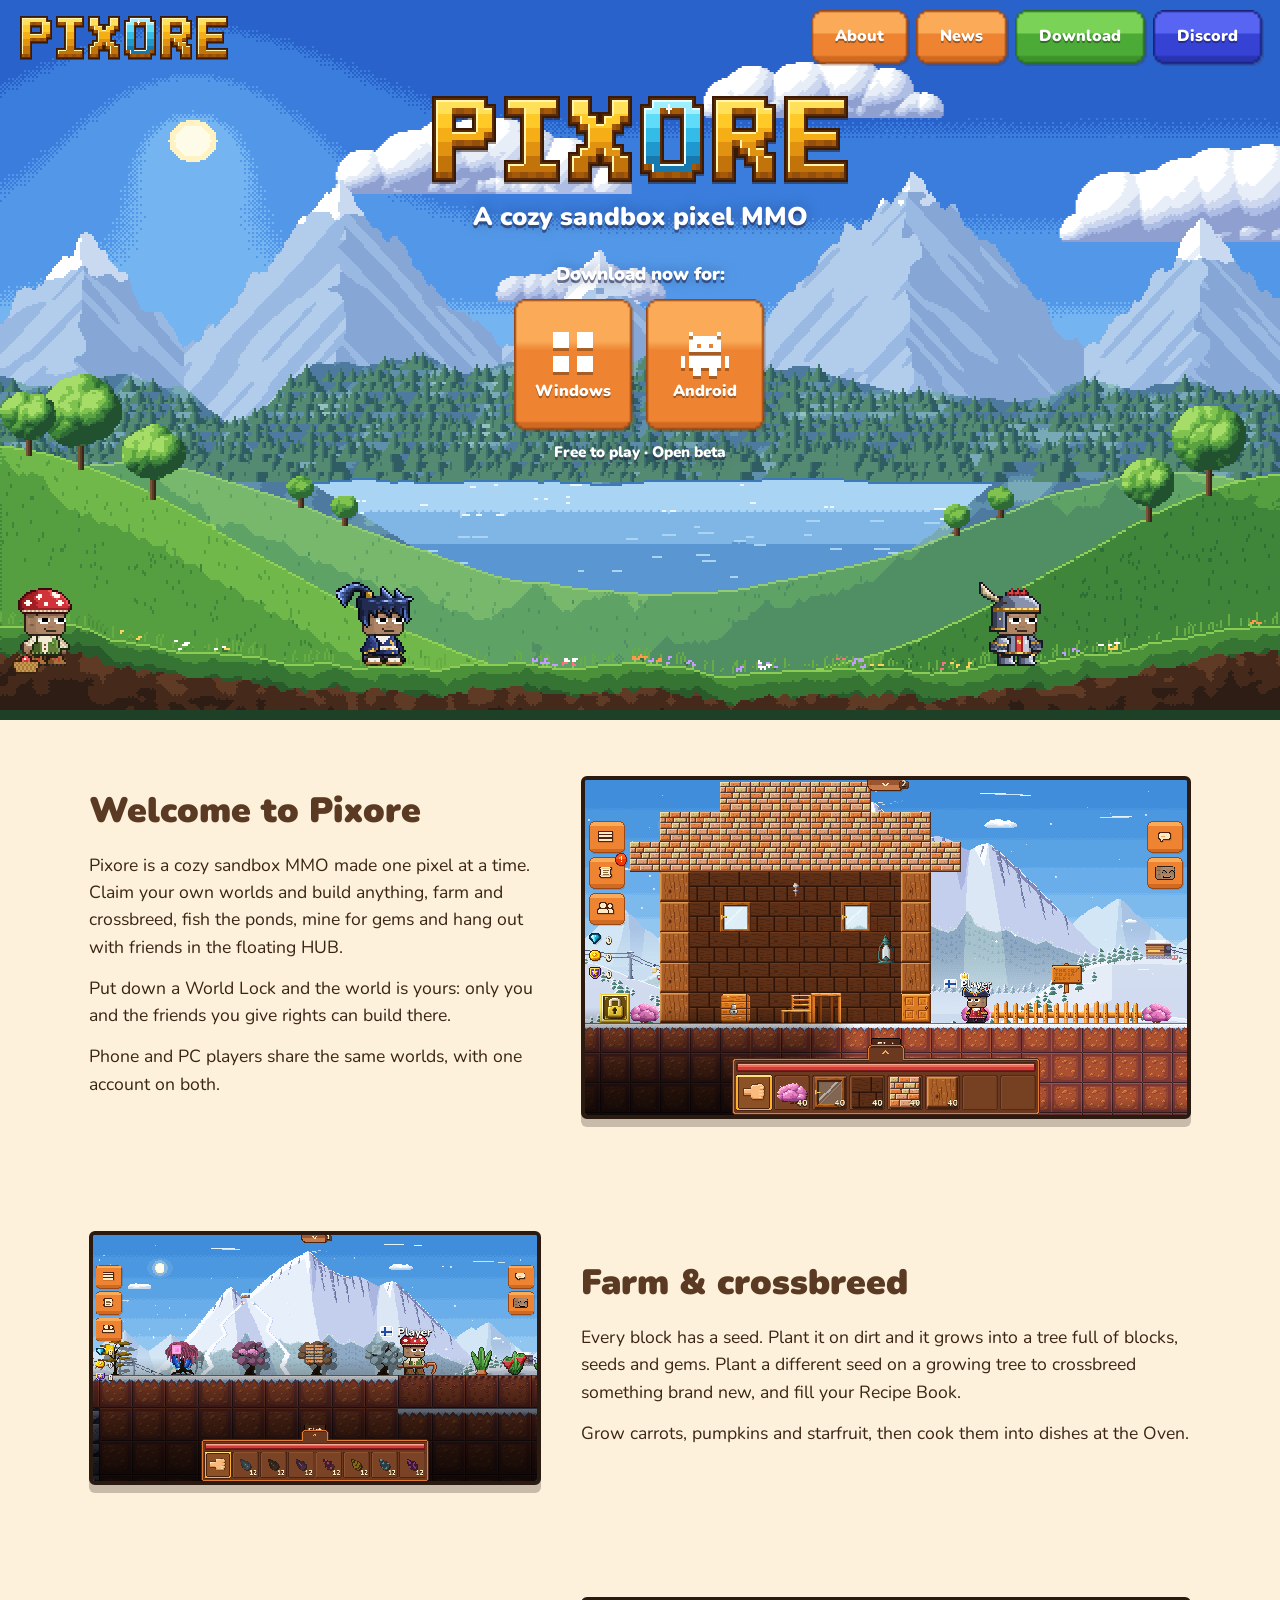
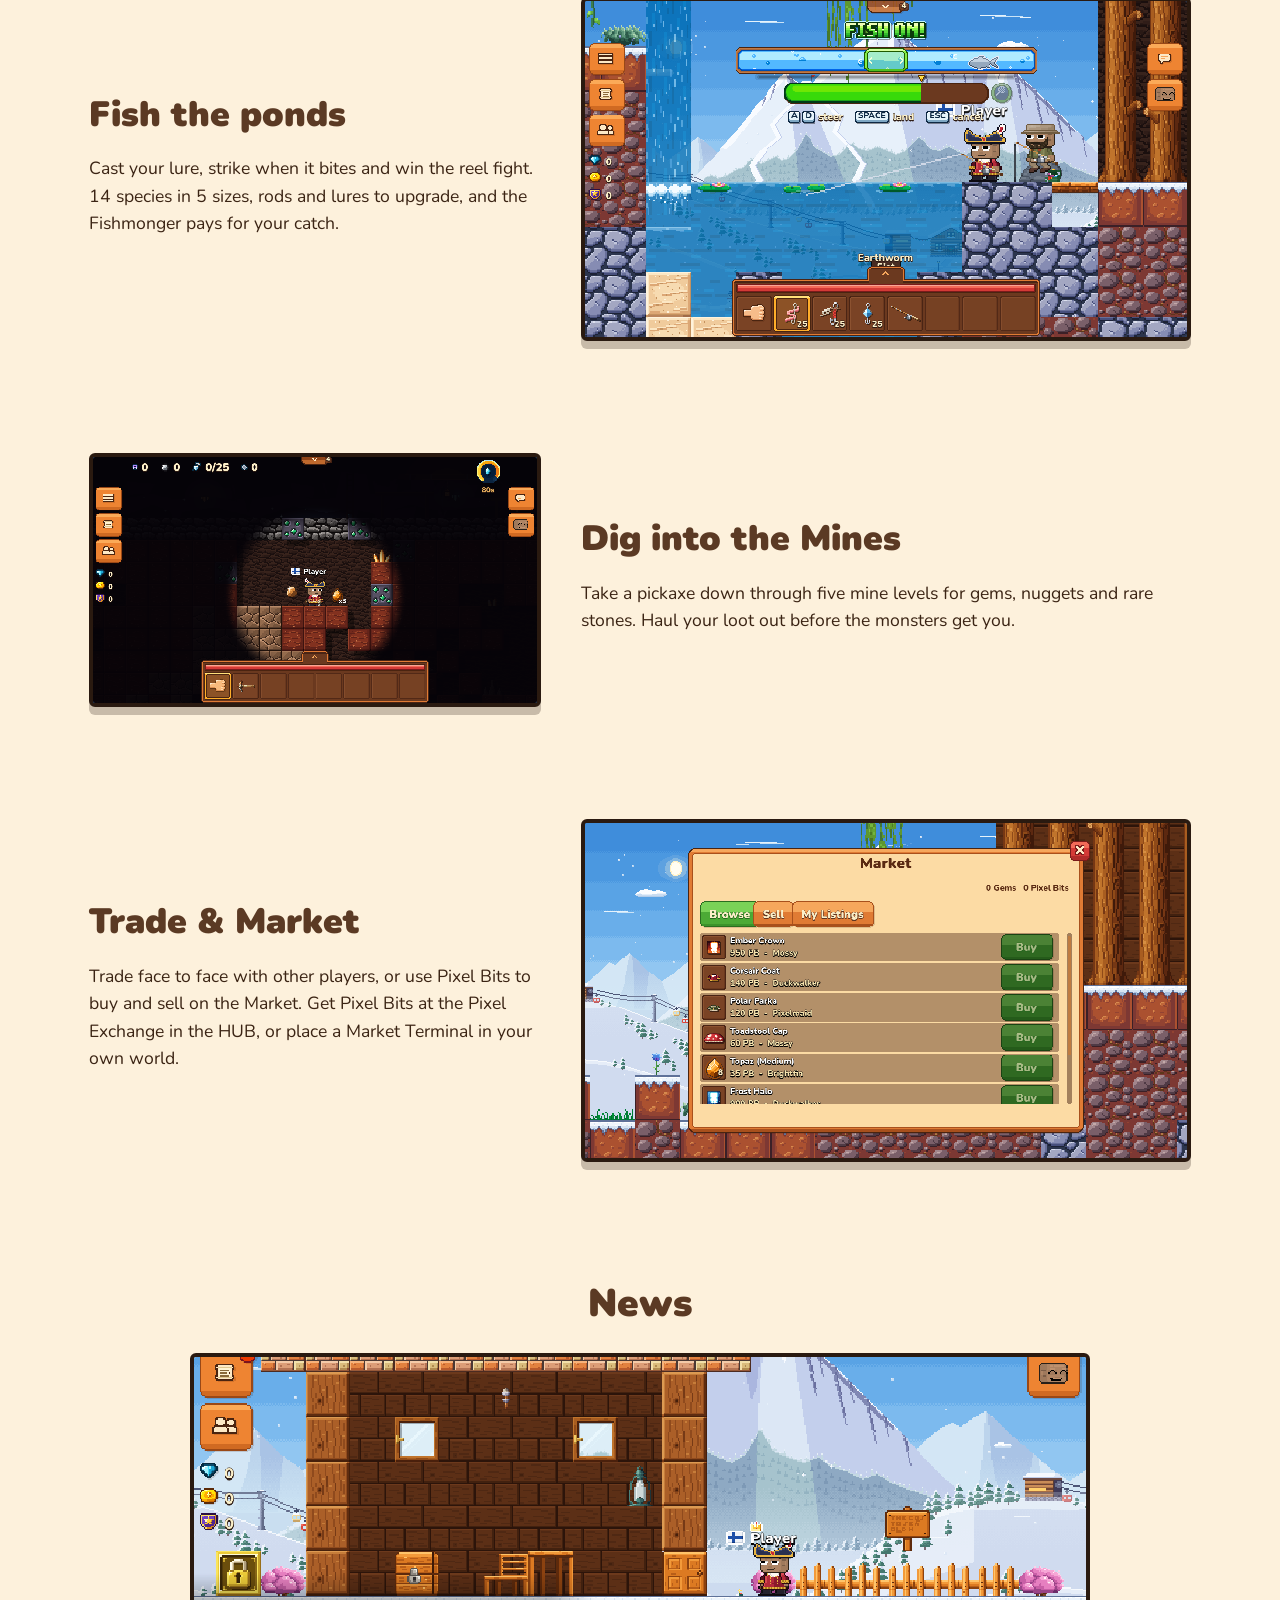
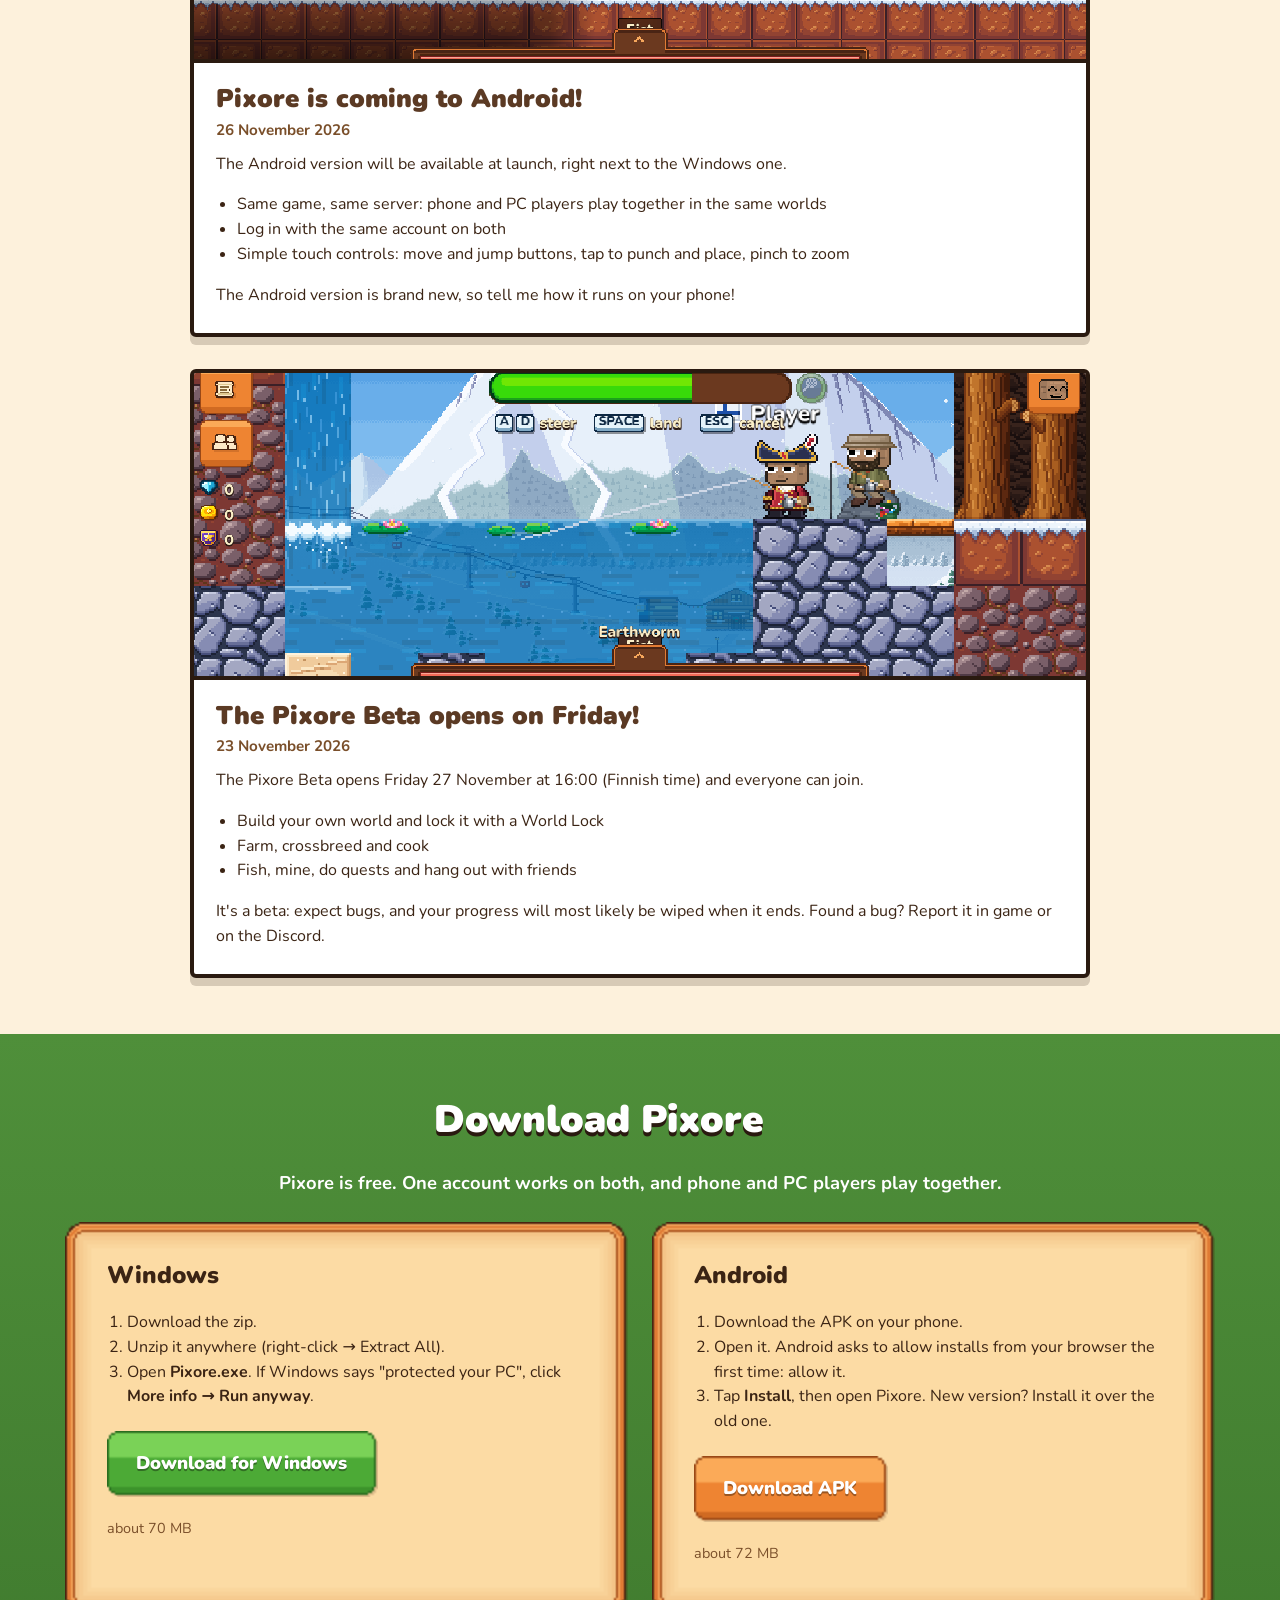
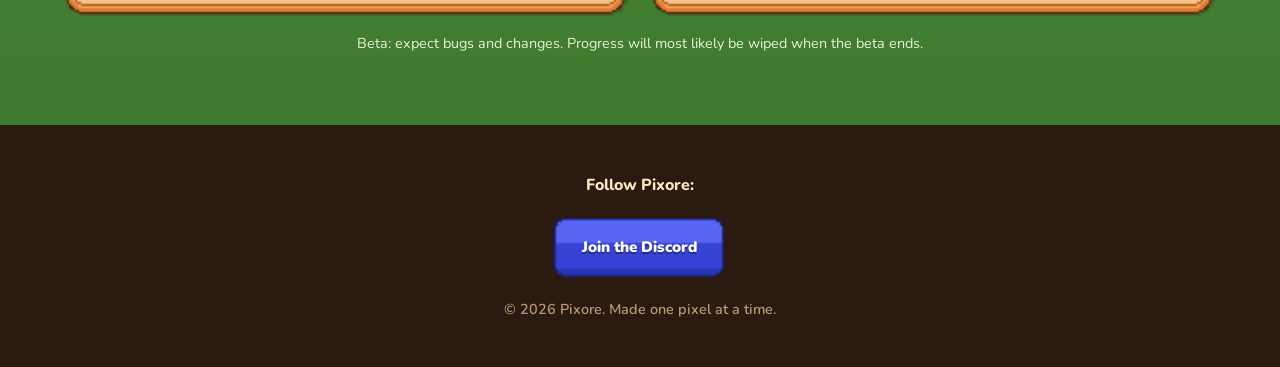
==== index.html @ 9ef4122e "Site from Pixore bdee4b7" ====
<!doctype html>
<html lang="en">
<head>
<meta charset="utf-8">
<meta name="viewport" content="width=device-width, initial-scale=1">
<title>Pixore: a cozy sandbox pixel MMO</title>
<meta name="description" content="Pixore is a free cozy sandbox pixel MMO. Build your own worlds, farm and crossbreed, fish, mine for gems and play together. Open beta on Windows and Android.">
<meta property="og:title" content="Pixore">
<meta property="og:description" content="A free cozy sandbox pixel MMO: build, farm, fish and mine with friends. Windows + Android.">
<meta property="og:image" content="img/shots/farm.png">
<link rel="icon" href="img/icon.png">
<link rel="stylesheet" href="style.css">
</head>
<body>

<nav class="nav" id="nav">
  <a class="nav-logo" href="#top"><img src="img/menu/logo.png" alt="Pixore"></a>
  <div class="nav-links">
    <a class="btn btn-orange btn-nav" href="#about">About</a>
    <a class="btn btn-orange btn-nav" href="#news">News</a>
    <a class="btn btn-green btn-nav" href="#download">Download</a>
    <a class="btn btn-discord btn-nav" data-link="discord" href="#" target="_blank" rel="noopener">Discord</a>
  </div>
</nav>

<!-- the menu landscape, layer by layer (clouds drifting); it scrolls up together with the walkers -->
<header class="hero" id="top">
  <div class="layer" data-layer="sky"></div>
  <div class="layer layer-clouds" data-layer="clouds"></div>
  <div class="layer" data-layer="far"></div>
  <div class="layer" data-layer="mid"></div>
  <div class="layer" data-layer="hills"></div>
  <div class="layer" data-layer="front"></div>
  <div class="walkers" id="walkers" aria-hidden="true"></div>
  <div class="hero-inner">
    <img class="hero-logo" src="img/menu/logo.png" alt="Pixore">
    <p class="hero-tag">A cozy sandbox pixel MMO</p>
    <p class="hero-dl-title">Download now for:</p>
    <div class="platforms">
      <a class="platform" data-link="windows" href="#download" title="Windows">
        <svg viewBox="0 0 12 12" shape-rendering="crispEdges"><rect x="1" y="1" width="4" height="4"/><rect x="7" y="1" width="4" height="4"/><rect x="1" y="7" width="4" height="4"/><rect x="7" y="7" width="4" height="4"/></svg>
        <span>Windows</span>
      </a>
      <a class="platform" data-link="android" href="#download" title="Android">
        <svg viewBox="0 0 12 12" shape-rendering="crispEdges"><rect x="2" y="1" width="1" height="1"/><rect x="9" y="1" width="1" height="1"/><rect x="3" y="2" width="6" height="1"/><rect x="2" y="3" width="8" height="3"/><rect x="2" y="7" width="8" height="3"/><rect x="0" y="7" width="1" height="3"/><rect x="11" y="7" width="1" height="3"/><rect x="3" y="10" width="2" height="2"/><rect x="7" y="10" width="2" height="2"/><rect x="4" y="4" width="1" height="1" class="eye"/><rect x="7" y="4" width="1" height="1" class="eye"/></svg>
        <span>Android</span>
      </a>
    </div>
    <p class="hero-note">Free to play &middot; <span data-text="version">Open beta</span></p>
  </div>
</header>

<main>
  <section class="row reveal" id="about">
    <div class="row-text">
      <h2>Welcome to Pixore</h2>
      <p>Pixore is a cozy sandbox MMO made one pixel at a time. Claim your own worlds and build anything, farm and crossbreed, fish the ponds, mine for gems and hang out with friends in the floating HUB.</p>
      <p>Put down a World Lock and the world is yours: only you and the friends you give rights can build there.</p>
      <p>Phone and PC players share the same worlds, with one account on both.</p>
    </div>
    <div class="carousel" data-shots="build"></div>
  </section>

  <section class="row row-flip reveal">
    <div class="row-text">
      <h2>Farm &amp; crossbreed</h2>
      <p>Every block has a seed. Plant it on dirt and it grows into a tree full of blocks, seeds and gems. Plant a different seed on a growing tree to crossbreed something brand new, and fill your Recipe Book.</p>
      <p>Grow carrots, pumpkins and starfruit, then cook them into dishes at the Oven.</p>
    </div>
    <div class="carousel" data-shots="farm"></div>
  </section>

  <section class="row reveal">
    <div class="row-text">
      <h2>Fish the ponds</h2>
      <p>Cast your lure, strike when it bites and win the reel fight. 14 species in 5 sizes, rods and lures to upgrade, and the Fishmonger pays for your catch.</p>
    </div>
    <div class="carousel" data-shots="fishing"></div>
  </section>

  <section class="row row-flip reveal">
    <div class="row-text">
      <h2>Dig into the Mines</h2>
      <p>Take a pickaxe down through five mine levels for gems, nuggets and rare stones. Haul your loot out before the monsters get you.</p>
    </div>
    <div class="carousel" data-shots="mines"></div>
  </section>

  <section class="row reveal">
    <div class="row-text">
      <h2>Trade &amp; Market</h2>
      <p>Trade face to face with other players, or use Pixel Bits to buy and sell on the Market. Get Pixel Bits at the Pixel Exchange in the HUB, or place a Market Terminal in your own world.</p>
    </div>
    <div class="carousel" data-shots="trade"></div>
  </section>


  <section class="section" id="news">
    <h2 class="section-title">News</h2>
    <div class="news" id="news-list"></div>
  </section>

  <section class="section section-alt reveal" id="download">
    <h2 class="section-title">Download Pixore</h2>
    <p class="section-lead">Pixore is free. One account works on both, and phone and PC players play together.</p>
    <p class="section-lead launch-note">The beta opens <b>Friday 27 November at 16:00</b> (Finnish time). The downloads unlock right here, automatically.</p>
    <div class="downloads">
      <div class="panel">
        <h3>Windows</h3>
        <ol>
          <li>Download the zip.</li>
          <li>Unzip it anywhere (right-click &rarr; Extract All).</li>
          <li>Open <b>Pixore.exe</b>. If Windows says "protected your PC", click <b>More info &rarr; Run anyway</b>.</li>
        </ol>
        <a class="btn btn-green" data-link="windows-file" href="#">Download for Windows</a>
        <p class="small" data-text="windows-size"></p>
      </div>
      <div class="panel">
        <h3>Android</h3>
        <ol>
          <li>Download the APK on your phone.</li>
          <li>Open it. Android asks to allow installs from your browser the first time: allow it.</li>
          <li>Tap <b>Install</b>, then open Pixore. New version? Install it over the old one.</li>
        </ol>
        <a class="btn btn-orange" data-link="android-file" href="#">Download APK</a>
        <p class="small" data-text="android-size"></p>
      </div>
    </div>
    <p class="small center">Beta: expect bugs and changes. Progress will most likely be wiped when the beta ends.</p>
  </section>
</main>

<footer class="footer">
  <p>Follow Pixore:</p>
  <a class="btn btn-discord btn-small" data-link="discord" href="#" target="_blank" rel="noopener">Join the Discord</a>
  <p class="small-light">&copy; 2026 Pixore. Made one pixel at a time.</p>
</footer>

<script src="site.js"></script>
<script src="news.js"></script>
<script src="main.js"></script>
<script src="walkers.js"></script>
</body>
</html>
---- style.css ----
/* Pixore website: the game's UI kit (orange) as 9-slices at a whole-number scale --k; the hero art at --art. */
@font-face {
  font-family: "Nunito";
  src: url("fonts/Nunito.ttf") format("truetype");
  font-weight: 200 1000;
  font-display: swap;
}

:root {
  --k: 2;
  --art: 2;
  --ink: #3b2414;
  --ink-soft: #7a4f2a;
  --paper: #fdf1dc;
  --dirt: #5b3a24;
  --dark: #2a1a10;
}

* { box-sizing: border-box; }
html { scroll-behavior: smooth; }
body {
  margin: 0;
  overflow-x: hidden;
  font-family: "Nunito", system-ui, sans-serif;
  color: var(--ink);
  background: var(--paper);
  line-height: 1.55;
}
img { image-rendering: pixelated; }

/* ── buttons: the kit button art, 9-sliced (margins l9 t9 r10 b10) ─────────────────────────────────────────── */
.btn {
  display: inline-block;
  min-width: 10em;
  text-align: center;
  font-weight: 900;
  font-size: 1.15rem;
  color: #fff;
  text-decoration: none;
  text-shadow: 0 2px 0 rgba(0, 0, 0, 0.35);
  border-style: solid;
  border-width: calc(var(--k) * 9px) calc(var(--k) * 10px) calc(var(--k) * 10px) calc(var(--k) * 9px);
  border-image-slice: 9 10 10 9 fill;
  border-image-repeat: stretch;
  padding: 0 0.6em;
  margin: 0.3em;
  cursor: pointer;
  transition: transform 0.12s steps(2);
}
.btn:hover { transform: translateY(-2px); }
.btn-wait { cursor: default; filter: saturate(0.6); }
.btn-wait:hover { transform: none; }
.btn-small { min-width: 0; font-size: 0.95rem; border-width: 18px 20px 20px 18px; }
.btn-green { border-image-source: url("img/kit/btn_green.png"); }
.btn-green:hover { border-image-source: url("img/kit/btn_green_hover.png"); }
.btn-green:active { border-image-source: url("img/kit/btn_green_pressed.png"); }
.btn-orange { border-image-source: url("img/kit/btn_orange.png"); }
.btn-orange:hover { border-image-source: url("img/kit/btn_orange_hover.png"); }
.btn-orange:active { border-image-source: url("img/kit/btn_orange_pressed.png"); }
.btn-discord { border-image-source: url("img/kit/btn_discord.png"); }
.btn-discord:hover { border-image-source: url("img/kit/btn_discord_hover.png"); }
.btn-discord:active { border-image-source: url("img/kit/btn_discord_pressed.png"); }

/* the gold game window (margins 16 16 17 17) */
.panel {
  border-style: solid;
  border-width: calc(var(--k) * 16px) calc(var(--k) * 17px) calc(var(--k) * 17px) calc(var(--k) * 16px);
  border-image: url("img/kit/panel_gold.png") 16 17 17 16 fill stretch;
  padding: 0.2em 0.6em;
}
.panel h3 { margin: 0 0 0.3em; font-size: 1.5rem; font-weight: 900; }

/* ── nav: buttons floating over the hero; past the hero a plank bar (the hotbar frame look) + the small logo ──── */
.nav {
  position: fixed; top: 0; left: 0; right: 0; z-index: 20;
  display: flex; align-items: center; justify-content: space-between;
  padding: 10px 16px;
  transition: background-color 0.25s steps(3), box-shadow 0.25s steps(3);
}
.nav.solid {
  background: #5a331d;
  box-shadow: inset 0 2px 0 #7d4a2a, inset 0 -2px 0 #3d2112, 0 3px 0 #e8822e, 0 7px 0 rgba(42, 26, 16, 0.35);
}
.nav-logo { display: block; opacity: 0; pointer-events: none; transition: opacity 0.25s steps(3); }
.nav.solid .nav-logo { opacity: 1; pointer-events: auto; }
.nav-logo img { display: block; width: 216px; height: 52px; }   /* the logo at exactly 1x: crisp */
.nav-links { display: flex; align-items: center; gap: 6px; }
.btn-nav { min-width: 0; margin: 0; font-size: 1rem; border-width: 18px 20px 20px 18px; padding: 0 6px; line-height: 1.1; }

/* ── hero: the layers, the logo, the platform buttons, the walkers ───────────────────────────────────────── */
.hero { position: relative; overflow: hidden; }
.hero .layer {
  position: absolute; left: 0; right: 0; top: 0; height: 100%;
  background-repeat: repeat-x;
  image-rendering: pixelated;
}
.hero .layer-clouds { right: auto; will-change: transform; }
.hero-inner {
  position: relative; z-index: 3;
  display: flex; flex-direction: column; align-items: center;
  padding-top: calc(60px + var(--art) * 14px);
  text-align: center;
}
.hero-logo {
  width: calc(216px * var(--art)); max-width: 92vw; height: auto;
  animation: bob 3.2s steps(4) infinite;
}
@keyframes bob { 0%, 100% { transform: translateY(0); } 50% { transform: translateY(calc(var(--art) * -2px)); } }
.hero-tag, .hero-dl-title, .hero-note {
  color: #fff; font-weight: 900; margin: 0.2em 1em;
  text-shadow: 0 3px 0 rgba(30, 40, 80, 0.6), 0 0 14px rgba(30, 40, 80, 0.4);
}
.hero-tag { font-size: 1.6rem; }
.hero-dl-title { font-size: 1.15rem; margin-top: 1em; }
.hero-note { font-size: 0.95rem; }
.platforms { display: flex; gap: 0.8rem; margin: 0.4em; }
.platform {
  display: flex; flex-direction: column; align-items: center; gap: 0.2em;
  width: 7.5rem; padding: 0.7rem 0.4rem 0.5rem;
  border-style: solid;
  border-width: 18px 20px 20px 18px;
  border-image: url("img/kit/btn_orange.png") 9 10 10 9 fill stretch;
  color: #fff; font-weight: 900; text-decoration: none; text-shadow: 0 2px 0 rgba(0, 0, 0, 0.35);
  transition: transform 0.12s steps(2);
}
.platform:hover { border-image-source: url("img/kit/btn_orange_hover.png"); transform: translateY(-3px); }
.platform:active { border-image-source: url("img/kit/btn_orange_pressed.png"); }
.platform svg { width: 48px; height: 48px; fill: #fff; filter: drop-shadow(0 3px 0 rgba(0, 0, 0, 0.3)); }
.platform svg .eye { fill: #e8822e; }

.walkers { position: absolute; left: 0; right: 0; bottom: calc(var(--art) * 22px); height: calc(var(--art) * 64px); z-index: 2; pointer-events: none; }
.walker {
  position: absolute; bottom: 0; left: 0;
  width: calc(var(--art) * 48px); height: calc(var(--art) * 64px);
  background-size: calc(var(--art) * 384px) calc(var(--art) * 64px);
  image-rendering: pixelated;
  pointer-events: auto; cursor: pointer;
}
.burst { position: absolute; inset: 0; z-index: 2; pointer-events: none; }

/* ── content rows: text + a screenshot carousel, alternating sides ──────────────────────────────────────── */
main { background: var(--paper); }
.row {
  display: grid; grid-template-columns: 1fr 1.35fr; gap: 2.5rem; align-items: center;
  max-width: 1150px; margin: 0 auto; padding: 3.5rem 1.5rem;
}
.row-flip .row-text { order: 2; }
.row h2 { font-size: 2.2rem; font-weight: 1000; margin: 0 0 0.4em; color: var(--dirt); }
.row p { font-size: 1.1rem; margin: 0 0 0.8em; }
.carousel {
  position: relative; aspect-ratio: 16 / 9;
  border: 4px solid var(--dark); border-radius: 6px; overflow: hidden;
  box-shadow: 0 8px 0 rgba(42, 26, 16, 0.25);
  background: #3f8fe0;
}
.carousel img { position: absolute; inset: 0; width: 100%; height: 100%; object-fit: cover; opacity: 0; transition: opacity 0.6s; }
.carousel img.on { opacity: 1; }
.car-btn {
  position: absolute; top: 50%; width: 34px; height: 34px; margin-top: -17px;
  border: 3px solid var(--dark); border-radius: 50%; background: rgba(253, 241, 220, 0.85);
  cursor: pointer; font: 900 18px/1 "Nunito", sans-serif; color: var(--dark);
}
.car-btn::before { content: "\2039"; }
.car-next::before { content: "\203A"; }
.car-prev { left: 8px; }
.car-next { right: 8px; }

/* ── news + download + footer ────────────────────────────────────────────────────────────────────────────── */
.section { padding: 3.5rem 1.5rem; max-width: 1150px; margin: 0 auto; }
.section-alt { max-width: none; background: linear-gradient(#4f8f3a, #3f7a2e); }
.section-alt > * { max-width: 1150px; margin-left: auto; margin-right: auto; }
.section-title { text-align: center; margin: 0 0 1.2rem; font-size: 2.4rem; font-weight: 1000; color: var(--dirt); }
.section-alt .section-title { color: #fff; text-shadow: 0 4px 0 var(--dark); }
.section-lead { text-align: center; color: #fff; font-weight: 700; font-size: 1.15rem; margin: 0 auto 1.5rem; max-width: 40em; }
.small { font-size: 0.9rem; color: var(--ink-soft); }
.center { text-align: center; color: #e8f5d8; }

.news { display: grid; gap: 2rem; max-width: 900px; margin: 0 auto; }
.news-post { display: grid; grid-template-columns: 1fr; border: 4px solid var(--dark); border-radius: 6px; overflow: hidden; background: #fff; box-shadow: 0 8px 0 rgba(42, 26, 16, 0.18); }
.news-img { width: 100%; aspect-ratio: 32 / 11; object-fit: cover; object-position: 50% 62%; border-bottom: 4px solid var(--dark); }   /* the scene, not the HUD edge */
.news-body { padding: 1rem 1.4rem 1.2rem; }
.news-body h3 { margin: 0; font-size: 1.6rem; font-weight: 1000; color: var(--dirt); }
.news-body .date { margin: 0 0 0.6em; color: var(--ink-soft); font-weight: 700; font-size: 0.95rem; }
.news-body ul { padding-left: 1.3em; }
.news-body p { margin: 0.4em 0; }

.downloads { display: grid; grid-template-columns: repeat(auto-fit, minmax(min(300px, 100%), 1fr)); gap: 1.5rem; margin-bottom: 1rem; }
.downloads ol { padding-left: 1.3em; }
.downloads .btn { margin-left: 0; }

.footer { text-align: center; padding: 2rem 1rem; background: var(--dark); color: #fde7c0; font-weight: 800; }
.small-light { font-size: 0.9rem; color: #b89a74; font-weight: 600; }

/* ── fade in on scroll ───────────────────────────────────────────────────────────────────────────────────── */
.reveal { opacity: 0; transform: translateY(24px); transition: opacity 0.7s ease, transform 0.7s ease; }
.reveal.seen { opacity: 1; transform: none; }
@media (prefers-reduced-motion: reduce) {
  .reveal { opacity: 1; transform: none; transition: none; }
  .hero-logo { animation: none; }
}

@media (max-width: 800px) {
  .row { grid-template-columns: 1fr; gap: 1.2rem; padding: 2.5rem 1.2rem; }
  .row-flip .row-text { order: 0; }
  .nav-links .btn-discord { display: none; }   /* Discord is in the footer */
  .nav-logo img { width: 108px; height: 26px; }
  .btn-nav { font-size: 0.85rem; }
  .hero-tag { font-size: 1.2rem; }
  .platform { width: 6.2rem; }
}
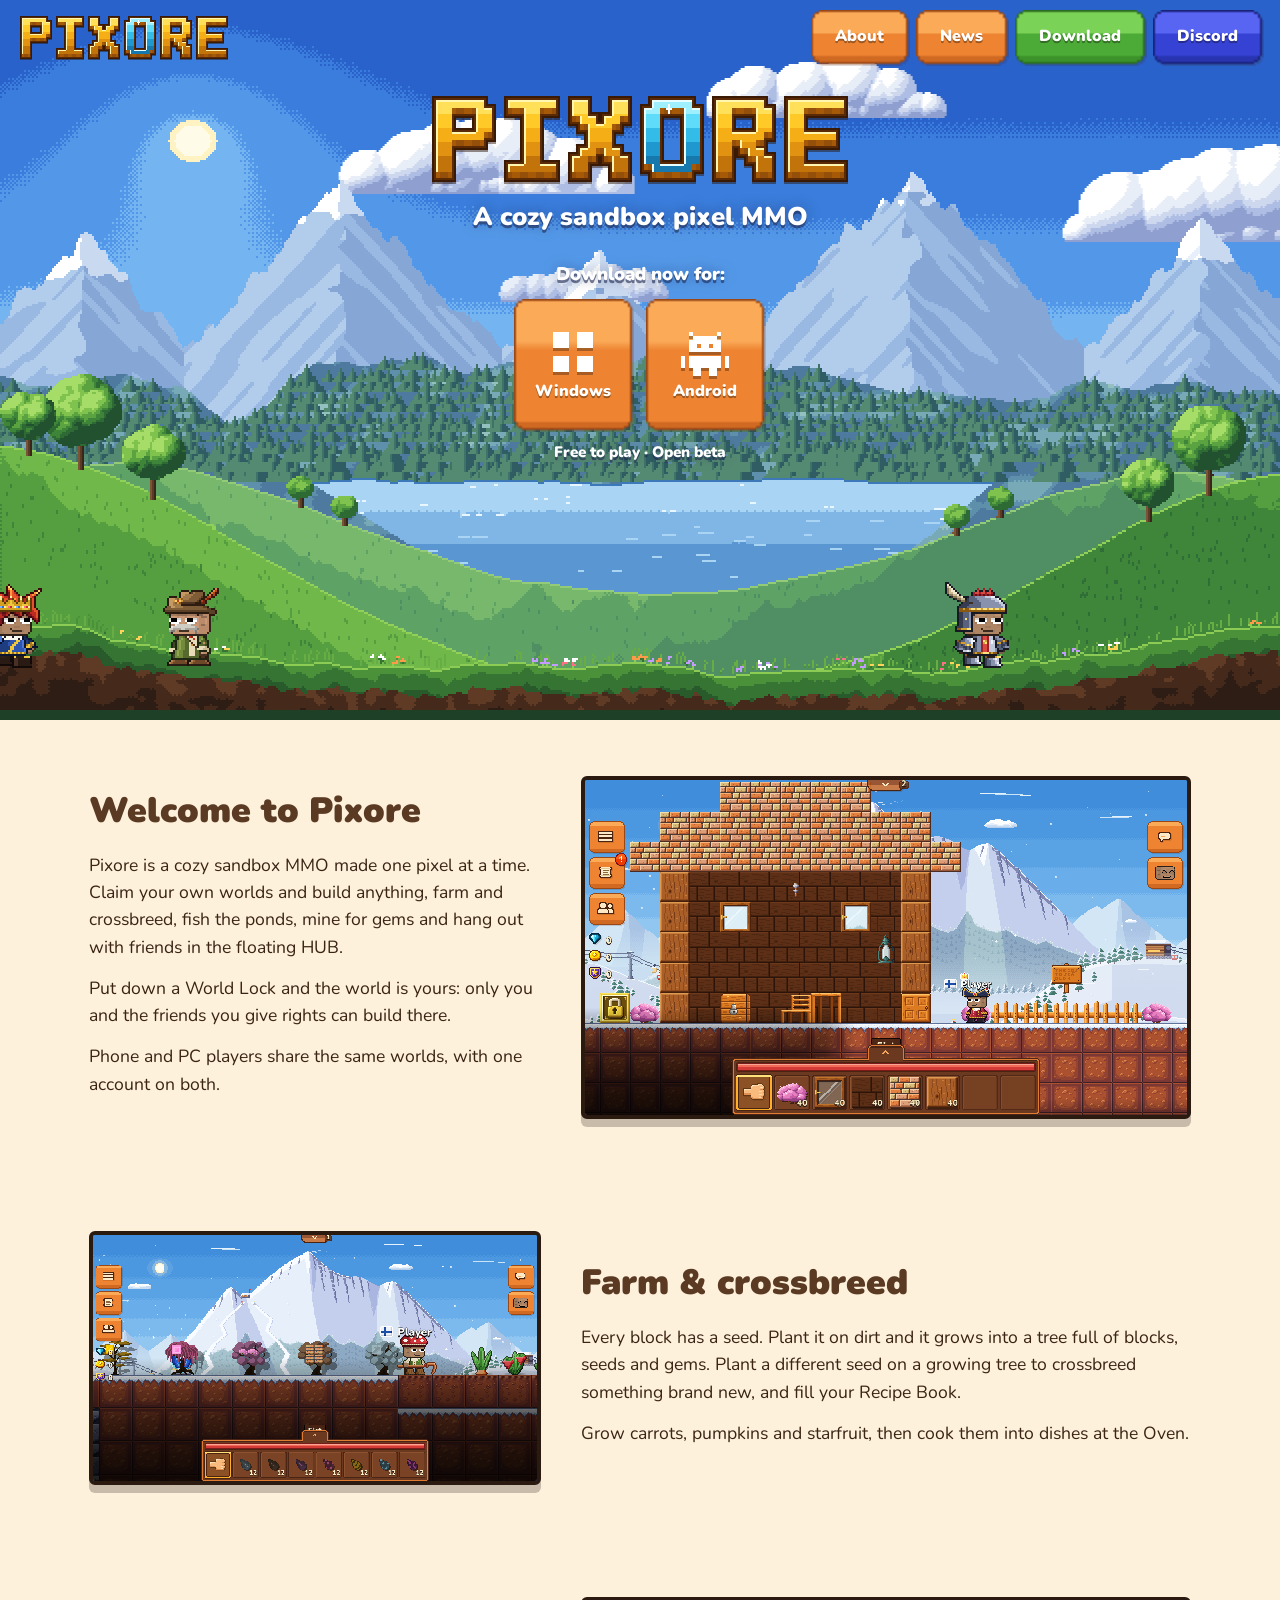
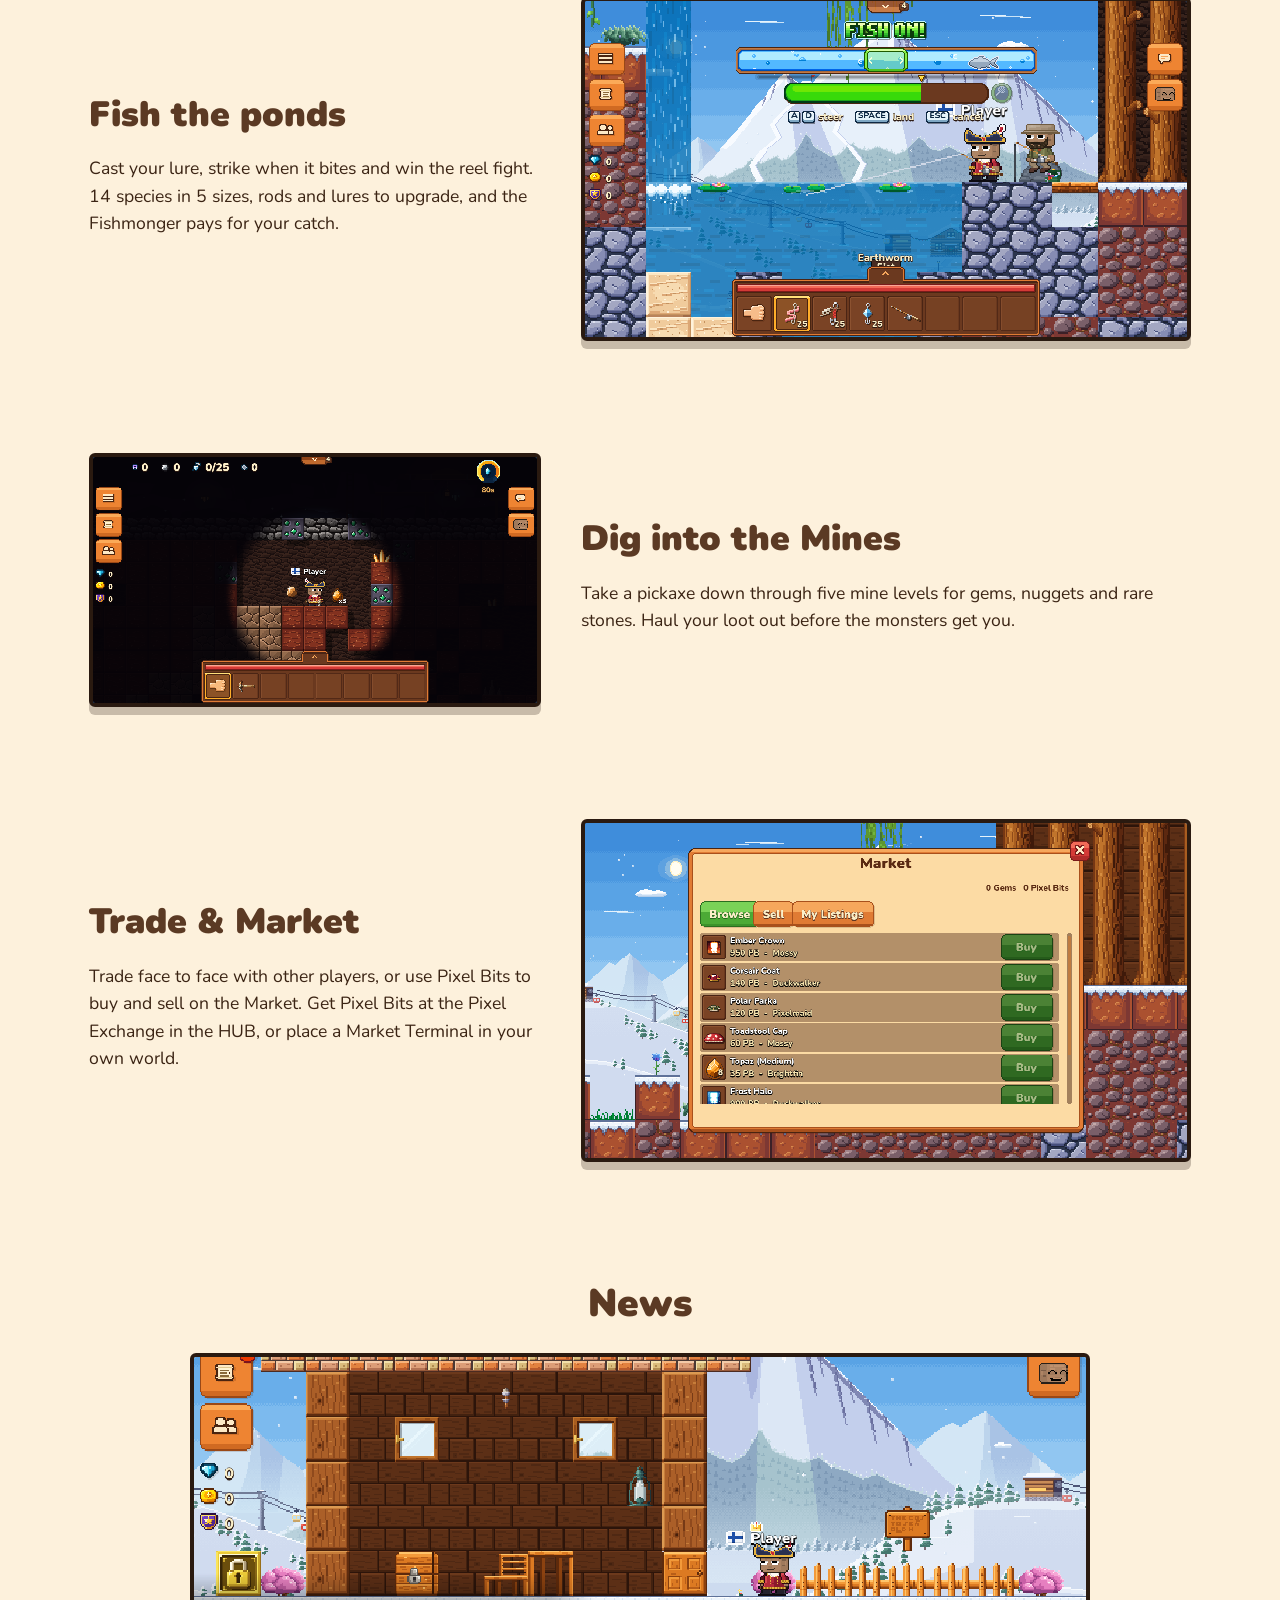
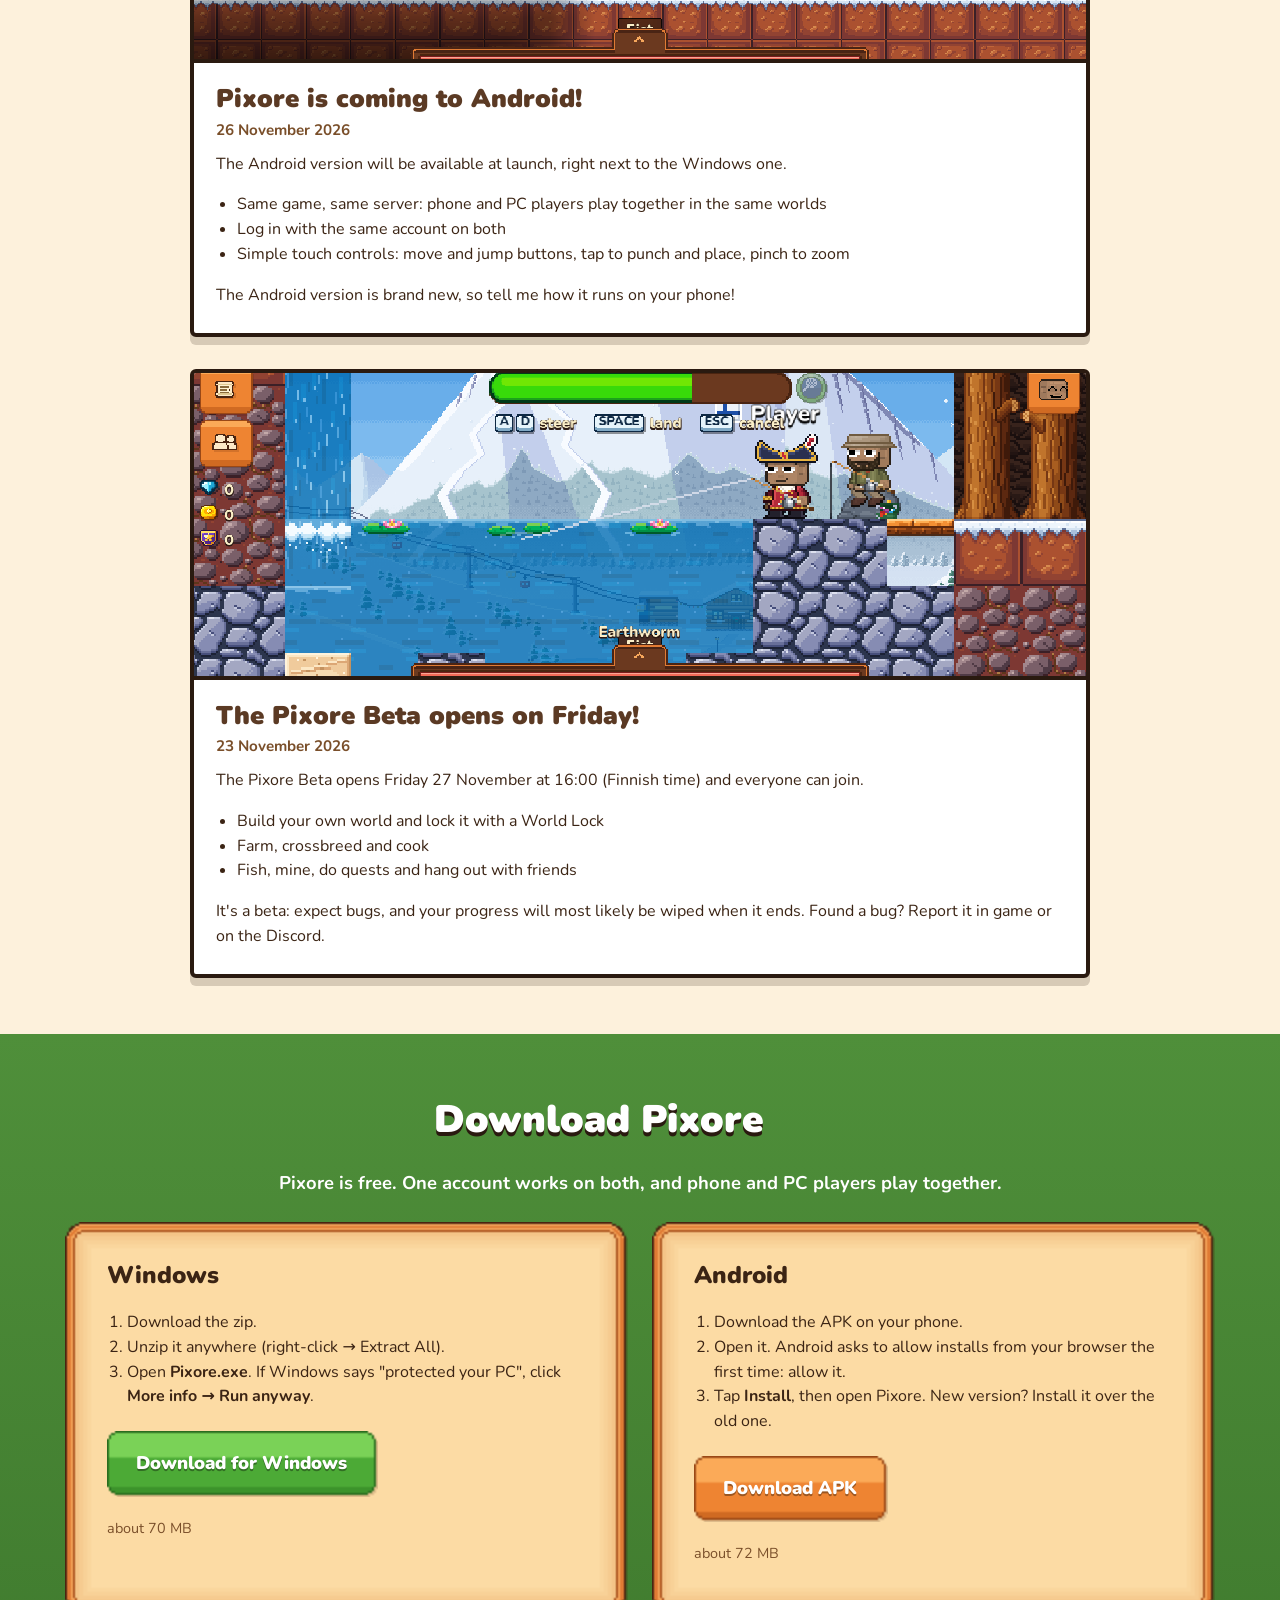
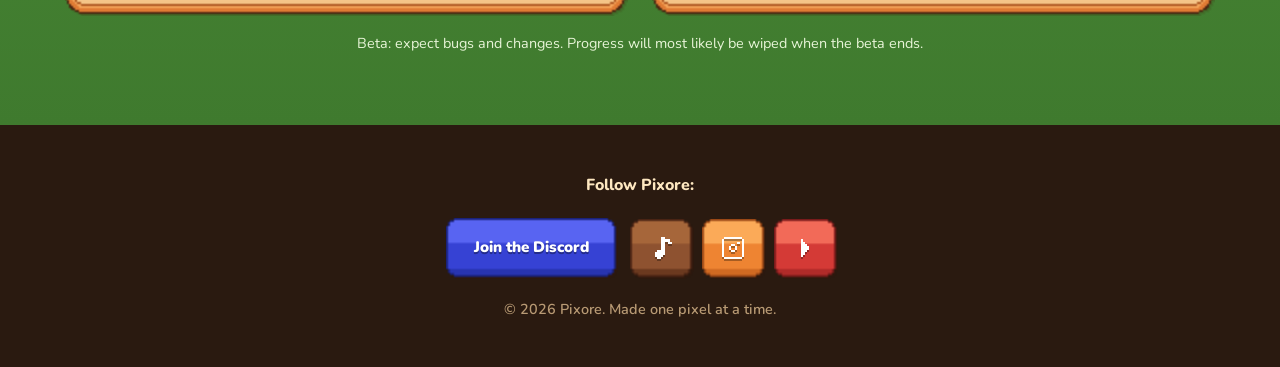
==== commit b5cb2d83: "Site from Pixore 4faaf24" ====
--- a/index.html
+++ b/index.html
@@ -132,7 +132,18 @@
 
 <footer class="footer">
   <p>Follow Pixore:</p>
-  <a class="btn btn-discord btn-small" data-link="discord" href="#" target="_blank" rel="noopener">Join the Discord</a>
+  <div class="socials">
+    <a class="btn btn-discord btn-small" data-link="discord" href="#" target="_blank" rel="noopener">Join the Discord</a>
+    <a class="social social-tiktok" data-link="tiktok" href="#" target="_blank" rel="noopener" title="TikTok" aria-label="TikTok">
+      <svg viewBox="0 0 12 12" shape-rendering="crispEdges"><rect x="6" y="1" width="2" height="8"/><rect x="8" y="2" width="2" height="1"/><rect x="9" y="3" width="2" height="1"/><rect x="4" y="7" width="3" height="1"/><rect x="3" y="8" width="4" height="2"/><rect x="4" y="10" width="2" height="1"/></svg>
+    </a>
+    <a class="social social-instagram" data-link="instagram" href="#" target="_blank" rel="noopener" title="Instagram" aria-label="Instagram">
+      <svg viewBox="0 0 12 12" shape-rendering="crispEdges"><rect x="2" y="1" width="8" height="1"/><rect x="2" y="10" width="8" height="1"/><rect x="1" y="2" width="1" height="8"/><rect x="10" y="2" width="1" height="8"/><rect x="5" y="4" width="2" height="1"/><rect x="5" y="7" width="2" height="1"/><rect x="4" y="5" width="1" height="2"/><rect x="7" y="5" width="1" height="2"/><rect x="8" y="3" width="1" height="1"/></svg>
+    </a>
+    <a class="social social-youtube" data-link="youtube" href="#" target="_blank" rel="noopener" title="YouTube" aria-label="YouTube">
+      <svg viewBox="0 0 12 12" shape-rendering="crispEdges"><rect x="4" y="2" width="1" height="8"/><rect x="5" y="3" width="1" height="6"/><rect x="6" y="4" width="1" height="4"/><rect x="7" y="5" width="1" height="2"/></svg>
+    </a>
+  </div>
   <p class="small-light">&copy; 2026 Pixore. Made one pixel at a time.</p>
 </footer>
 
--- a/style.css
+++ b/style.css
@@ -189,6 +189,22 @@
 .downloads .btn { margin-left: 0; }
 
 .footer { text-align: center; padding: 2rem 1rem; background: var(--dark); color: #fde7c0; font-weight: 800; }
+.socials { display: flex; justify-content: center; align-items: center; gap: 8px; flex-wrap: wrap; }
+.social {
+  display: flex; align-items: center; justify-content: center;
+  width: 64px; height: 60px;
+  border-style: solid; border-width: 18px 20px 20px 18px;
+  border-image-slice: 9 10 10 9 fill; border-image-repeat: stretch;
+  transition: transform 0.12s steps(2);
+}
+.social:hover { transform: translateY(-3px); }
+.social svg { width: 30px; height: 30px; fill: #fff; filter: drop-shadow(0 2px 0 rgba(0, 0, 0, 0.3)); }
+.social-tiktok { border-image-source: url("img/kit/btn_blue.png"); }   /* the kit's dark brown: closest to TikTok black */
+.social-tiktok:hover { border-image-source: url("img/kit/btn_blue_hover.png"); }
+.social-instagram { border-image-source: url("img/kit/btn_orange.png"); }
+.social-instagram:hover { border-image-source: url("img/kit/btn_orange_hover.png"); }
+.social-youtube { border-image-source: url("img/kit/btn_red.png"); }
+.social-youtube:hover { border-image-source: url("img/kit/btn_red_hover.png"); }
 .small-light { font-size: 0.9rem; color: #b89a74; font-weight: 600; }
 
 /* ── fade in on scroll ───────────────────────────────────────────────────────────────────────────────────── */
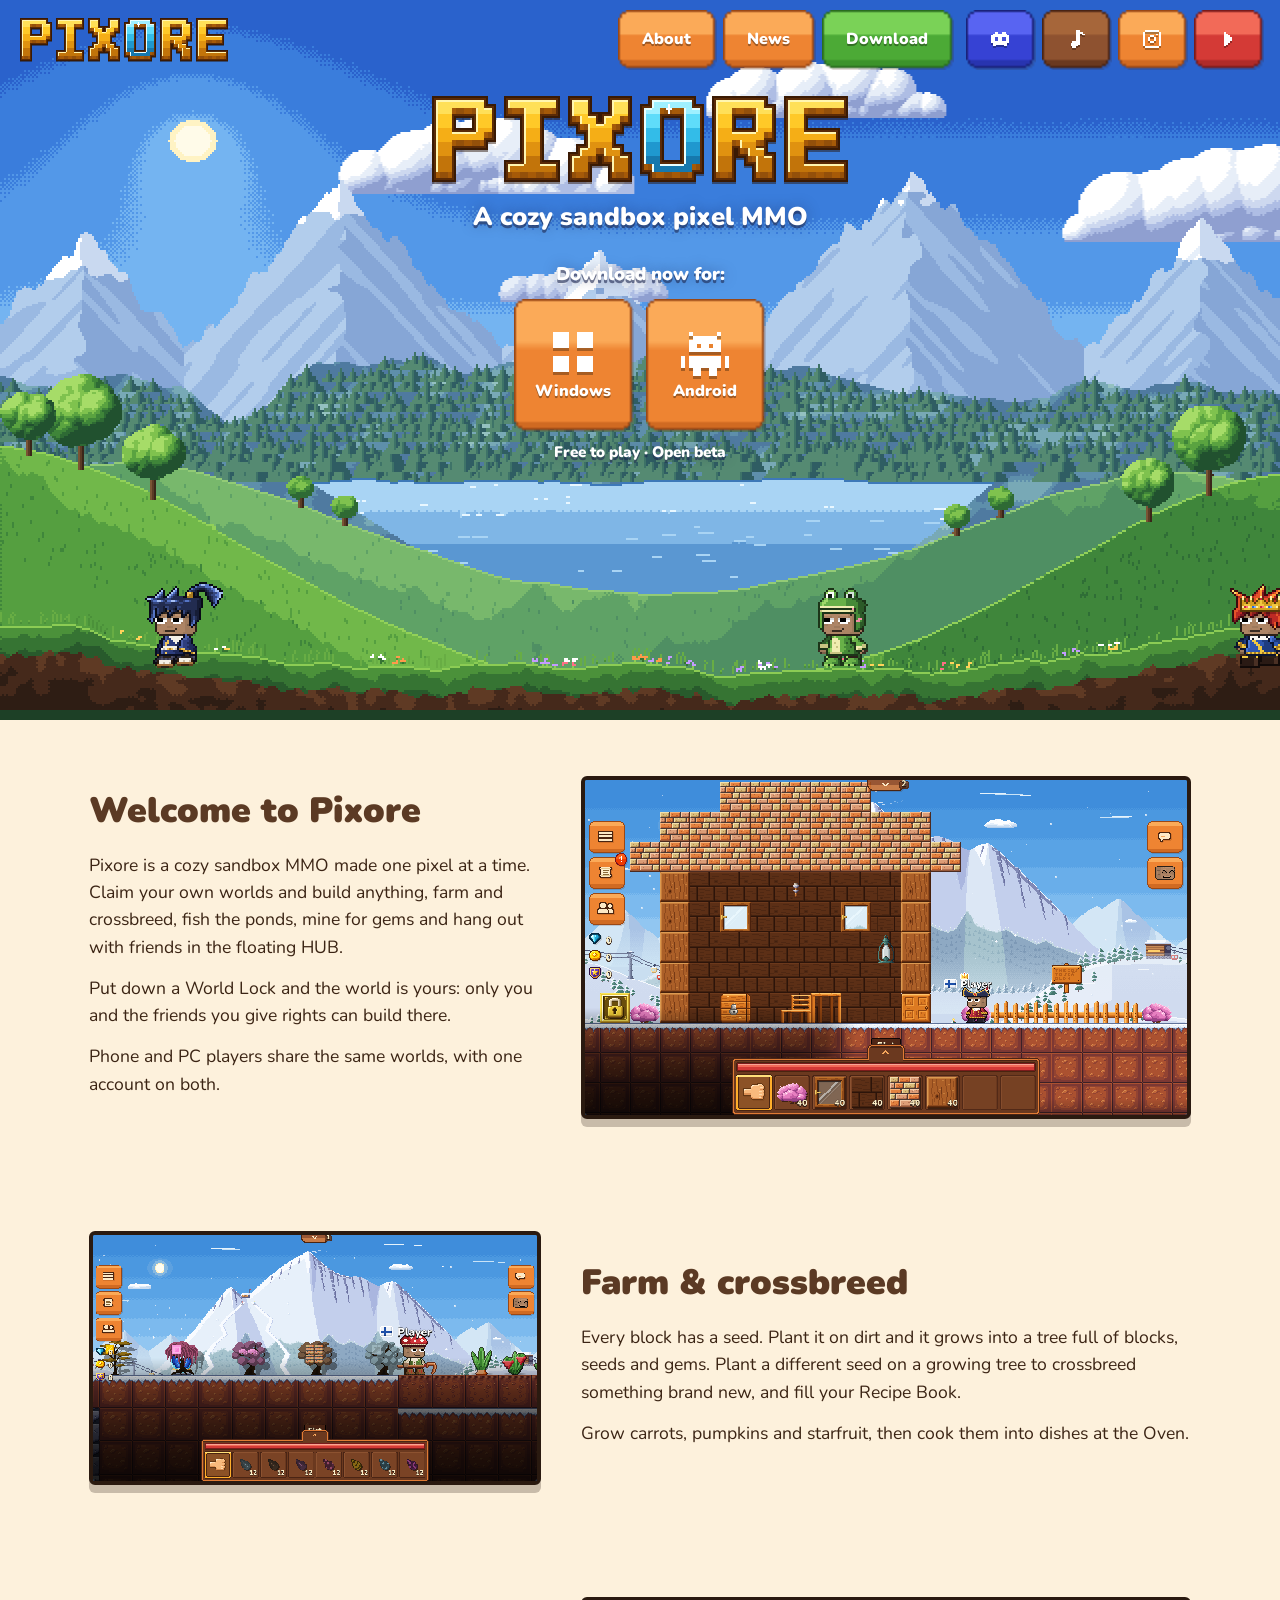
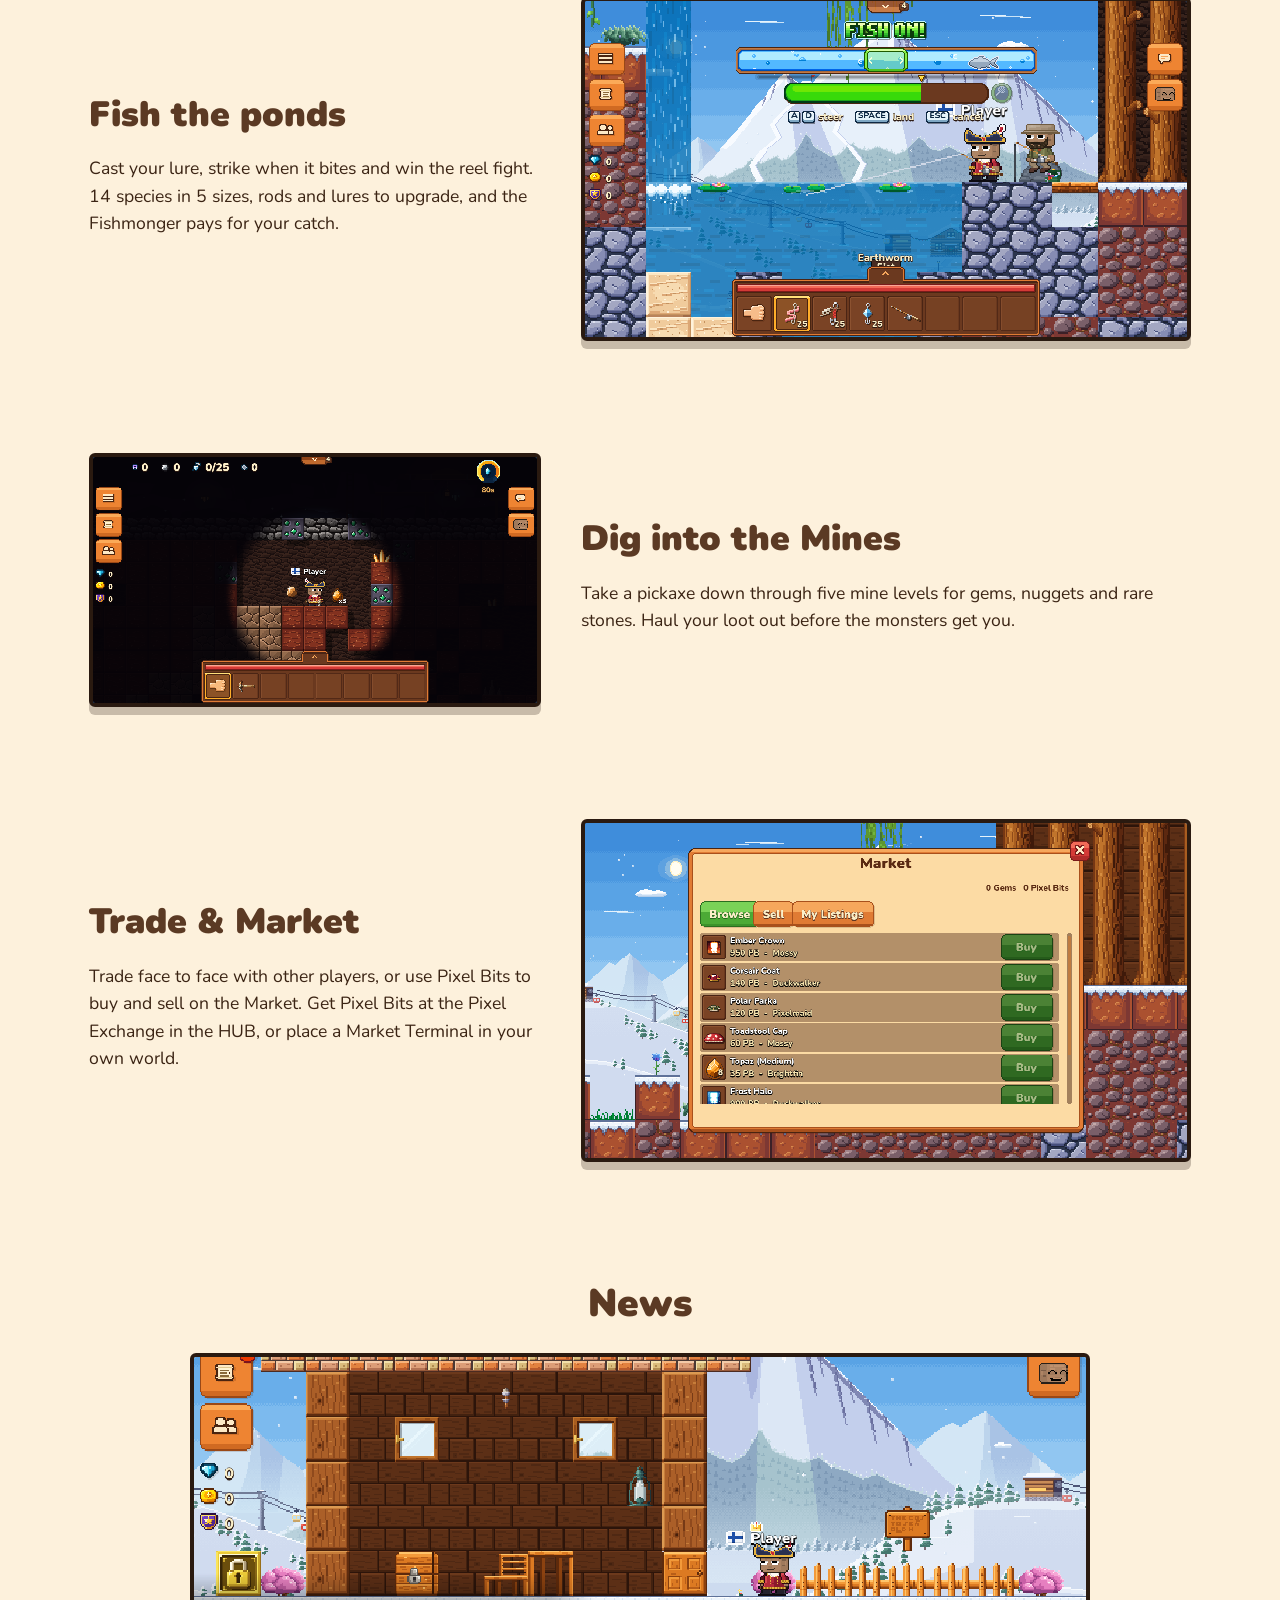
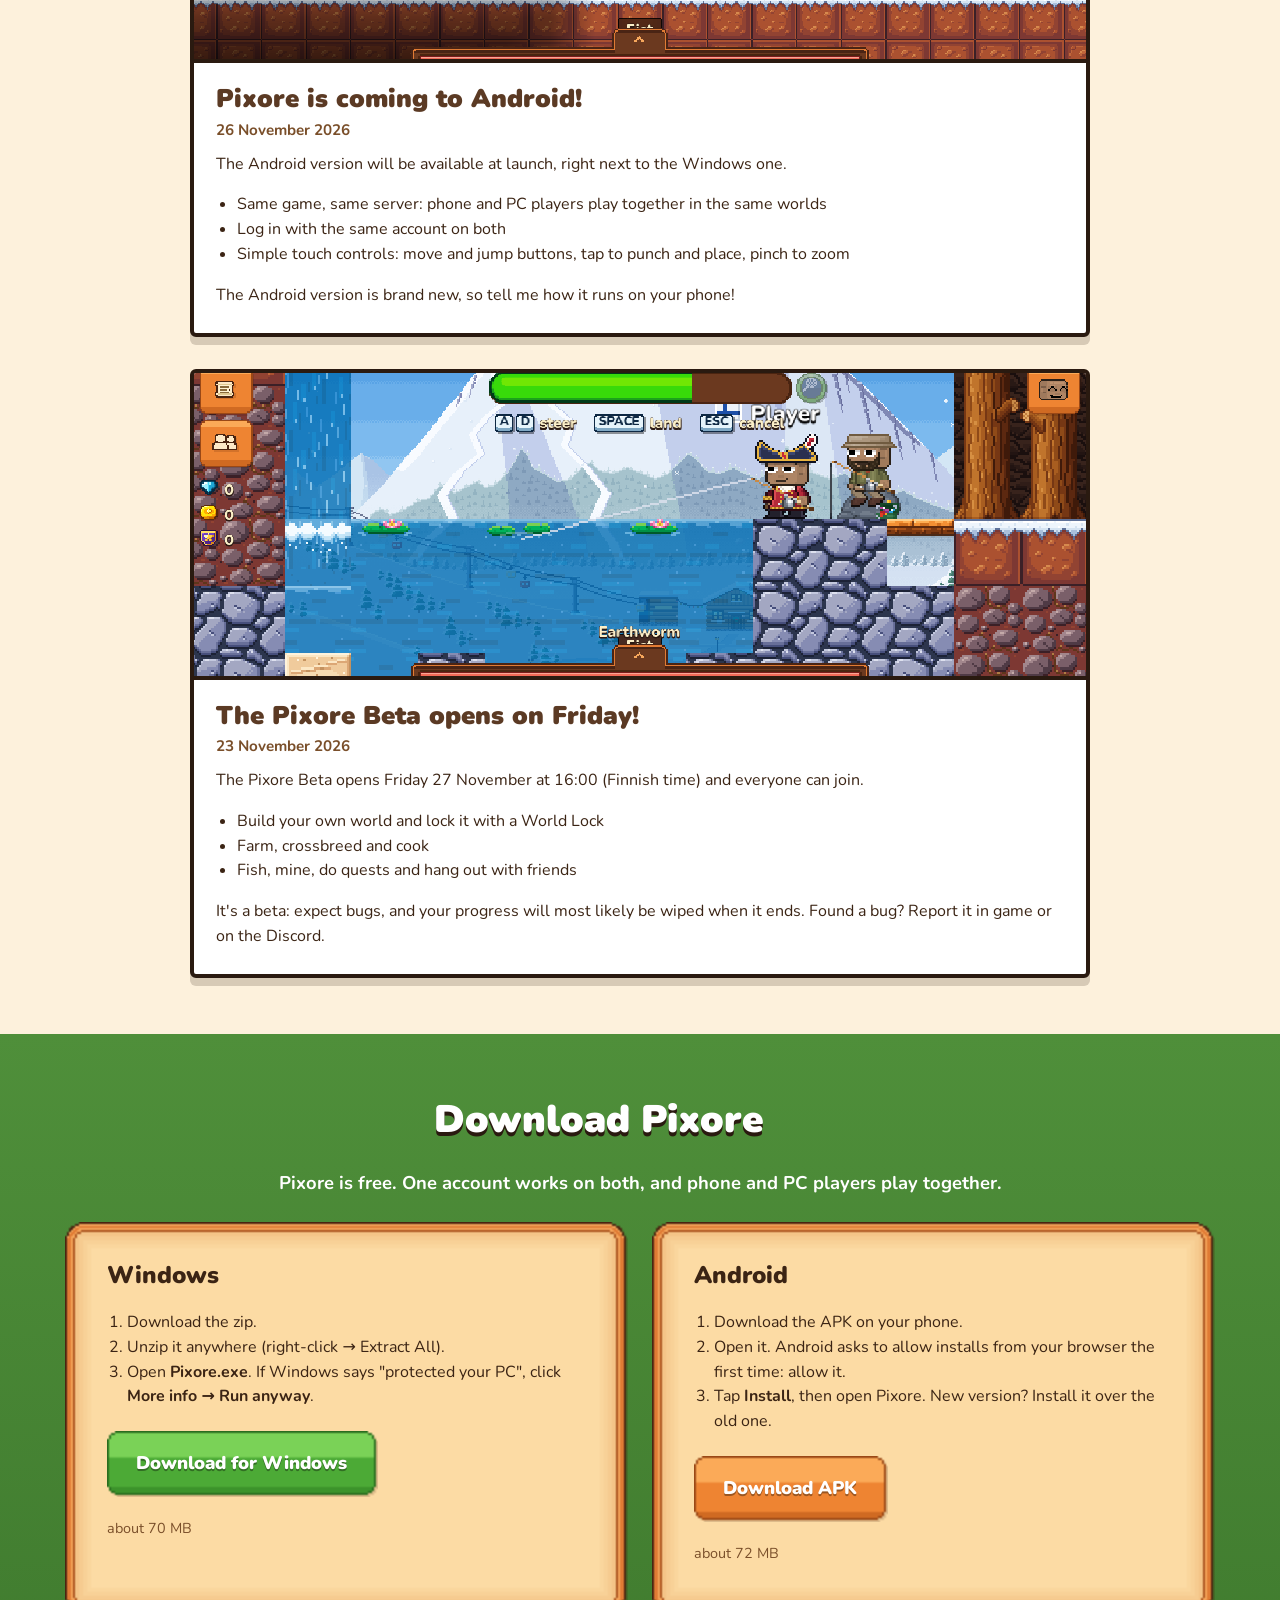
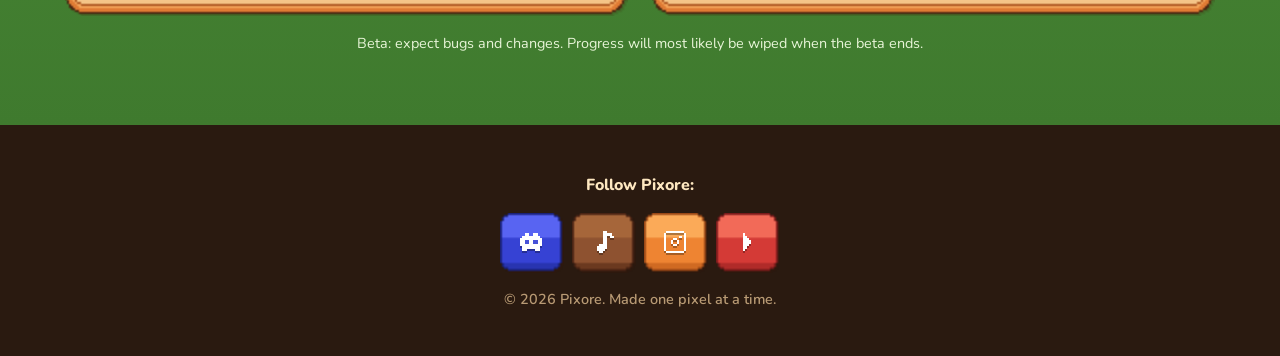
==== commit 921e4c82: "Site from Pixore 754bbf1" ====
--- a/index.html
+++ b/index.html
@@ -19,7 +19,20 @@
     <a class="btn btn-orange btn-nav" href="#about">About</a>
     <a class="btn btn-orange btn-nav" href="#news">News</a>
     <a class="btn btn-green btn-nav" href="#download">Download</a>
-    <a class="btn btn-discord btn-nav" data-link="discord" href="#" target="_blank" rel="noopener">Discord</a>
+    <span class="nav-socials">
+      <a class="social social-nav social-discord" data-link="discord" href="#" target="_blank" rel="noopener" title="Discord" aria-label="Discord">
+        <svg viewBox="0 0 12 12" shape-rendering="crispEdges"><rect x="3" y="2" width="2" height="1"/><rect x="7" y="2" width="2" height="1"/><rect x="2" y="3" width="8" height="1"/><rect x="1" y="4" width="10" height="4"/><rect x="2" y="8" width="8" height="1"/><rect x="2" y="9" width="2" height="1"/><rect x="8" y="9" width="2" height="1"/><rect x="3" y="5" width="2" height="2" class="eye"/><rect x="7" y="5" width="2" height="2" class="eye"/></svg>
+      </a>
+      <a class="social social-nav social-tiktok" data-link="tiktok" href="#" target="_blank" rel="noopener" title="TikTok" aria-label="TikTok">
+        <svg viewBox="0 0 12 12" shape-rendering="crispEdges"><rect x="6" y="1" width="2" height="8"/><rect x="8" y="2" width="2" height="1"/><rect x="9" y="3" width="2" height="1"/><rect x="4" y="7" width="3" height="1"/><rect x="3" y="8" width="4" height="2"/><rect x="4" y="10" width="2" height="1"/></svg>
+      </a>
+      <a class="social social-nav social-instagram" data-link="instagram" href="#" target="_blank" rel="noopener" title="Instagram" aria-label="Instagram">
+        <svg viewBox="0 0 12 12" shape-rendering="crispEdges"><rect x="2" y="1" width="8" height="1"/><rect x="2" y="10" width="8" height="1"/><rect x="1" y="2" width="1" height="8"/><rect x="10" y="2" width="1" height="8"/><rect x="5" y="4" width="2" height="1"/><rect x="5" y="7" width="2" height="1"/><rect x="4" y="5" width="1" height="2"/><rect x="7" y="5" width="1" height="2"/><rect x="8" y="3" width="1" height="1"/></svg>
+      </a>
+      <a class="social social-nav social-youtube" data-link="youtube" href="#" target="_blank" rel="noopener" title="YouTube" aria-label="YouTube">
+        <svg viewBox="0 0 12 12" shape-rendering="crispEdges"><rect x="4" y="2" width="1" height="8"/><rect x="5" y="3" width="1" height="6"/><rect x="6" y="4" width="1" height="4"/><rect x="7" y="5" width="1" height="2"/></svg>
+      </a>
+      </span>
   </div>
 </nav>
 
@@ -133,7 +146,9 @@
 <footer class="footer">
   <p>Follow Pixore:</p>
   <div class="socials">
-    <a class="btn btn-discord btn-small" data-link="discord" href="#" target="_blank" rel="noopener">Join the Discord</a>
+    <a class="social social-discord" data-link="discord" href="#" target="_blank" rel="noopener" title="Discord" aria-label="Discord">
+      <svg viewBox="0 0 12 12" shape-rendering="crispEdges"><rect x="3" y="2" width="2" height="1"/><rect x="7" y="2" width="2" height="1"/><rect x="2" y="3" width="8" height="1"/><rect x="1" y="4" width="10" height="4"/><rect x="2" y="8" width="8" height="1"/><rect x="2" y="9" width="2" height="1"/><rect x="8" y="9" width="2" height="1"/><rect x="3" y="5" width="2" height="2" class="eye"/><rect x="7" y="5" width="2" height="2" class="eye"/></svg>
+    </a>
     <a class="social social-tiktok" data-link="tiktok" href="#" target="_blank" rel="noopener" title="TikTok" aria-label="TikTok">
       <svg viewBox="0 0 12 12" shape-rendering="crispEdges"><rect x="6" y="1" width="2" height="8"/><rect x="8" y="2" width="2" height="1"/><rect x="9" y="3" width="2" height="1"/><rect x="4" y="7" width="3" height="1"/><rect x="3" y="8" width="4" height="2"/><rect x="4" y="10" width="2" height="1"/></svg>
     </a>
--- a/style.css
+++ b/style.css
@@ -85,7 +85,7 @@
 .nav.solid .nav-logo { opacity: 1; pointer-events: auto; }
 .nav-logo img { display: block; width: 216px; height: 52px; }   /* the logo at exactly 1x: crisp */
 .nav-links { display: flex; align-items: center; gap: 6px; }
-.btn-nav { min-width: 0; margin: 0; font-size: 1rem; border-width: 18px 20px 20px 18px; padding: 0 6px; line-height: 1.1; }
+.btn-nav { min-width: 0; margin: 0; font-size: 1rem; border-width: 18px 20px 20px 18px; padding: 0 6px; line-height: 22px; }   /* 60 px tall, like the icon buttons */
 
 /* ── hero: the layers, the logo, the platform buttons, the walkers ───────────────────────────────────────── */
 .hero { position: relative; overflow: hidden; }
@@ -199,6 +199,12 @@
 }
 .social:hover { transform: translateY(-3px); }
 .social svg { width: 30px; height: 30px; fill: #fff; filter: drop-shadow(0 2px 0 rgba(0, 0, 0, 0.3)); }
+.social-discord { border-image-source: url("img/kit/btn_discord.png"); }
+.social-discord:hover { border-image-source: url("img/kit/btn_discord_hover.png"); }
+.social svg .eye { fill: #4651d8; }
+.nav-socials { display: flex; gap: 6px; margin-left: 6px; }
+.social-nav { width: auto; height: auto; padding: 0 5px; }   /* same build as .btn-nav: the border + the content, so the row lines up */
+.social-nav svg { width: 22px; height: 22px; display: block; }
 .social-tiktok { border-image-source: url("img/kit/btn_blue.png"); }   /* the kit's dark brown: closest to TikTok black */
 .social-tiktok:hover { border-image-source: url("img/kit/btn_blue_hover.png"); }
 .social-instagram { border-image-source: url("img/kit/btn_orange.png"); }
@@ -218,7 +224,7 @@
 @media (max-width: 800px) {
   .row { grid-template-columns: 1fr; gap: 1.2rem; padding: 2.5rem 1.2rem; }
   .row-flip .row-text { order: 0; }
-  .nav-links .btn-discord { display: none; }   /* Discord is in the footer */
+  .nav-socials { display: none; }   /* phones: the icons are in the footer */
   .nav-logo img { width: 108px; height: 26px; }
   .btn-nav { font-size: 0.85rem; }
   .hero-tag { font-size: 1.2rem; }
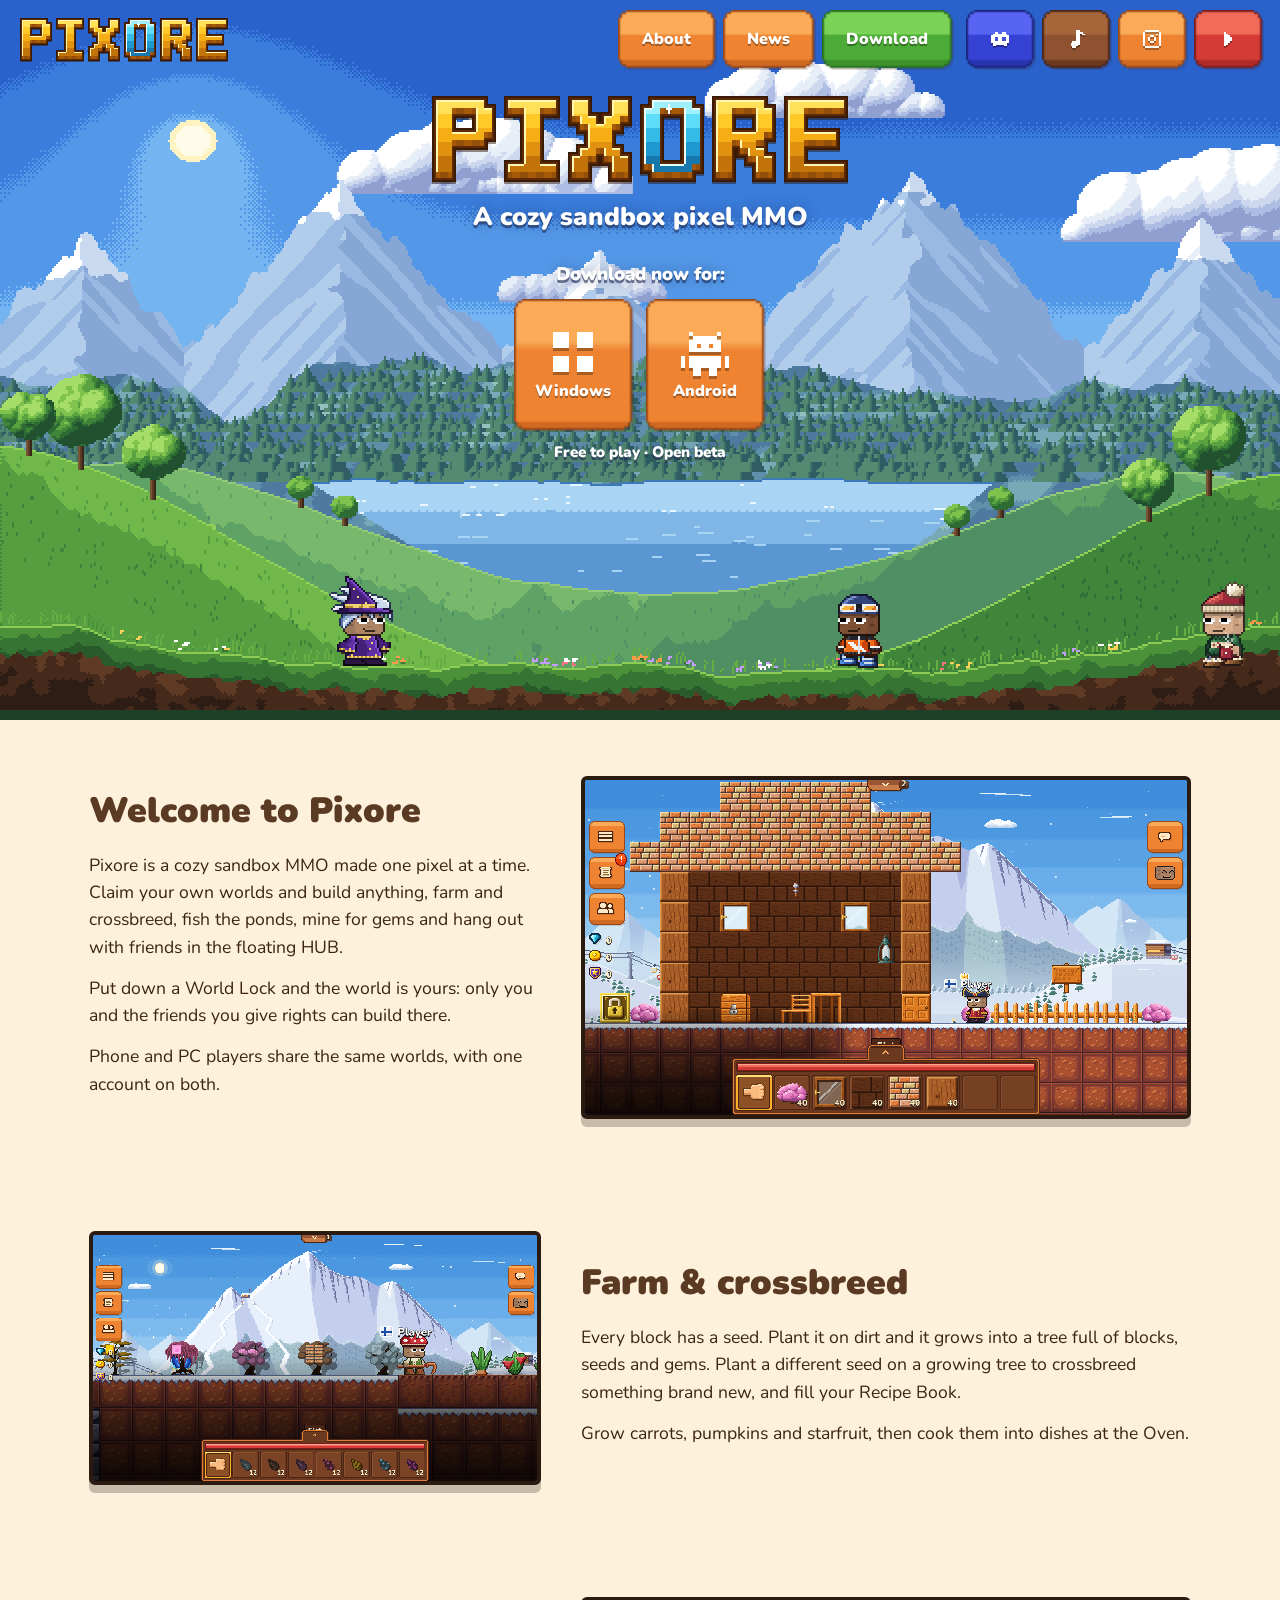
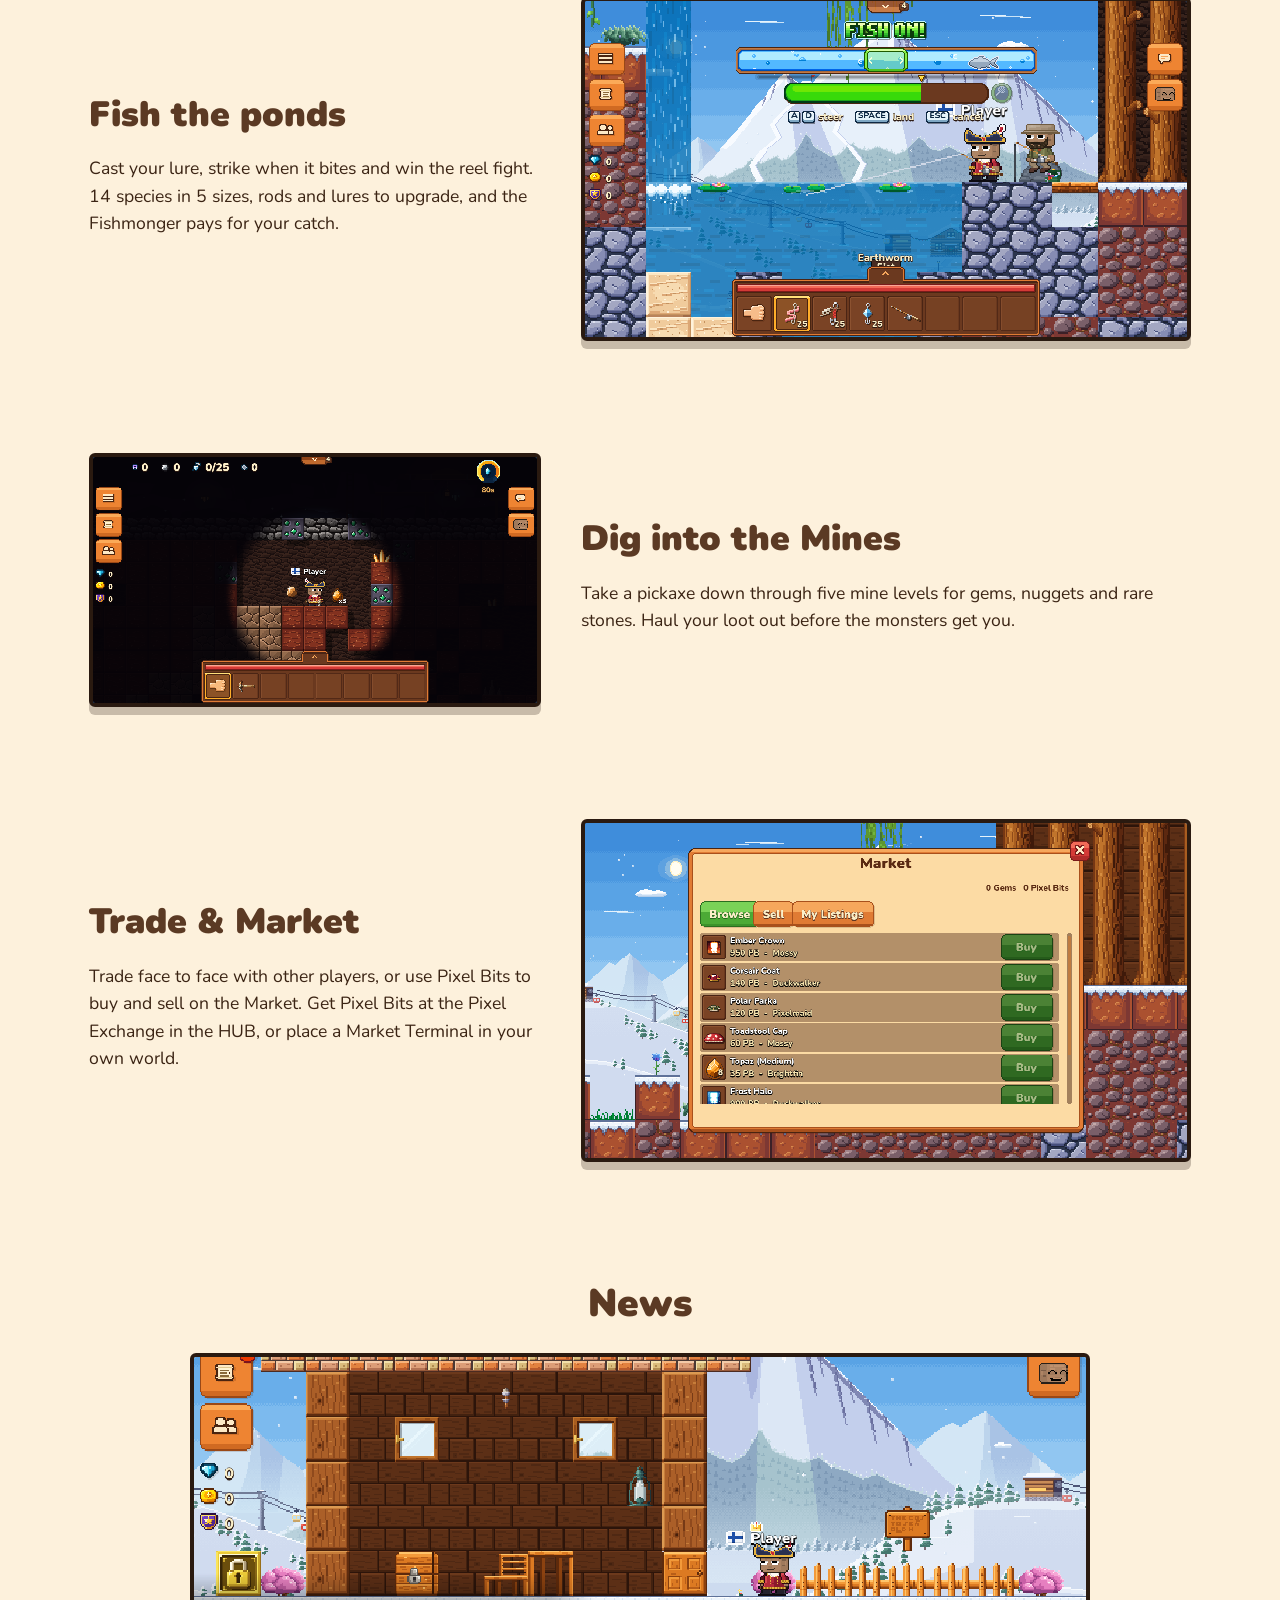
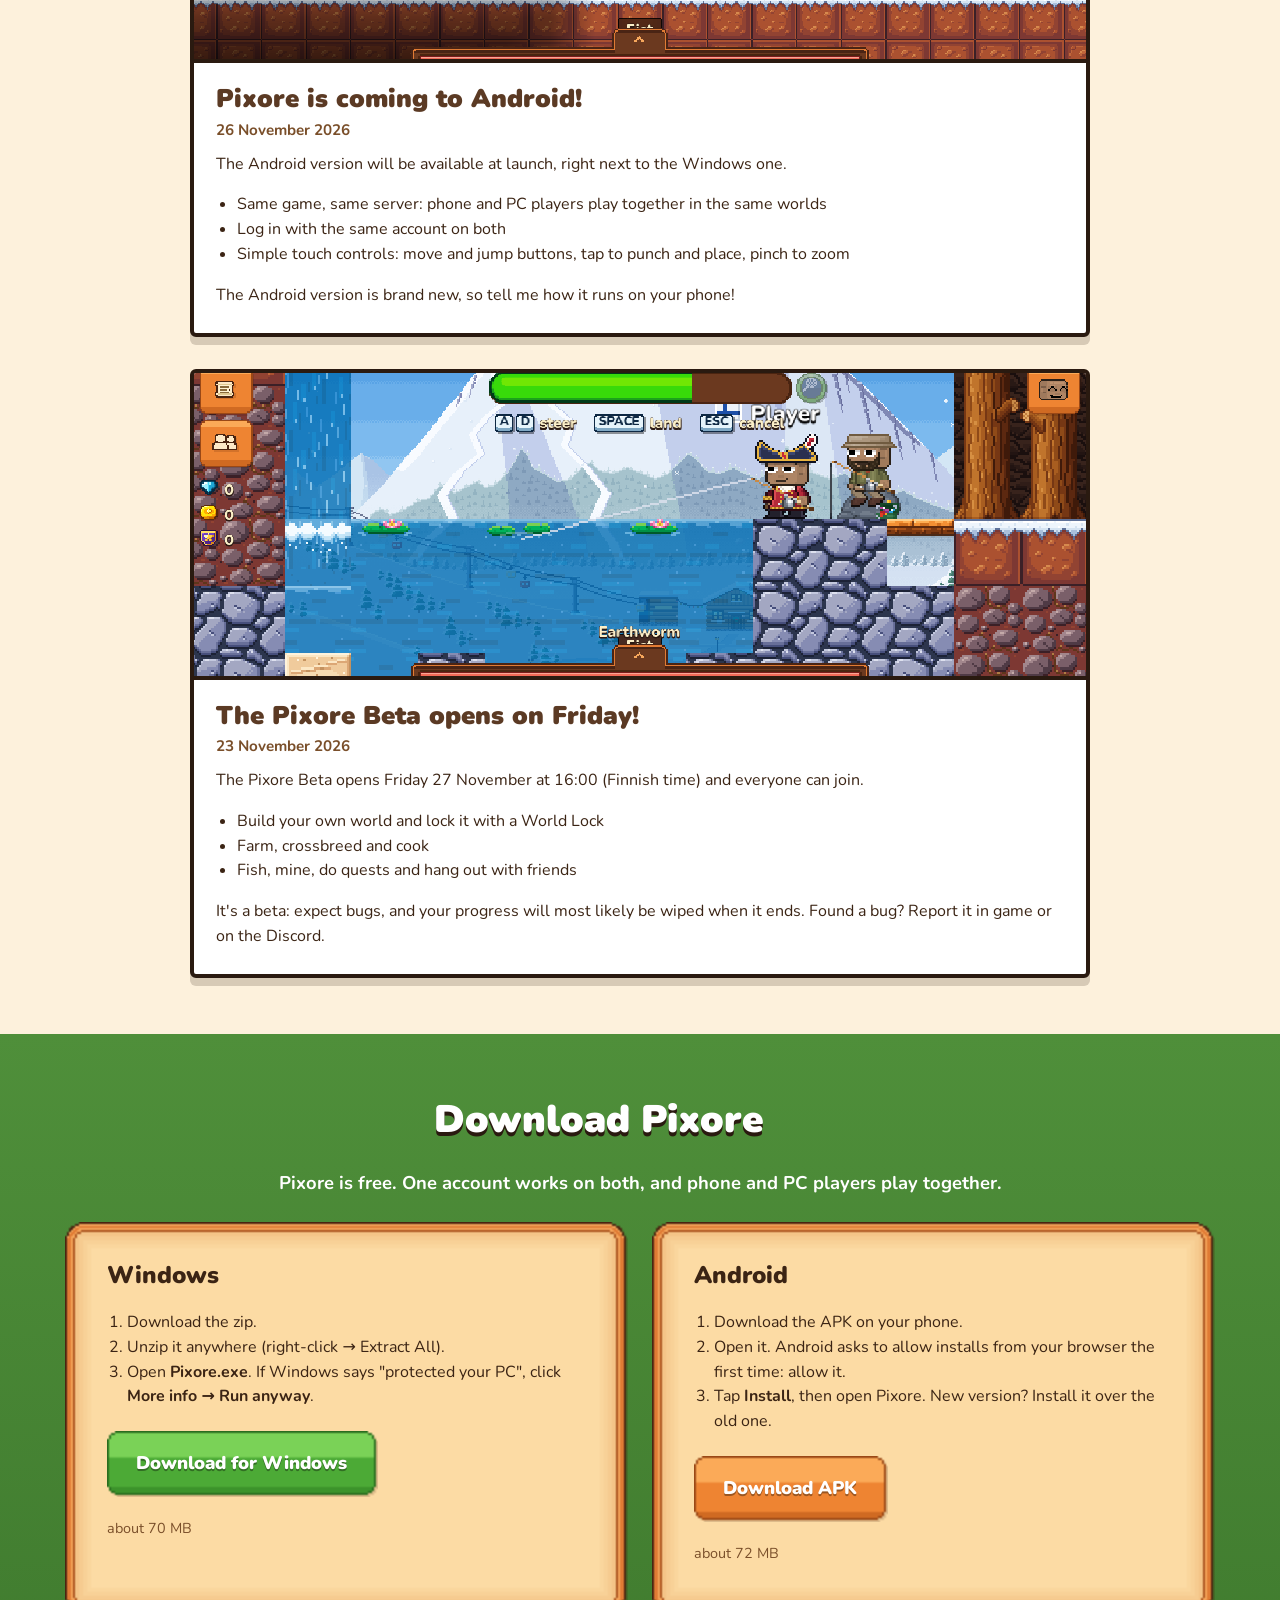
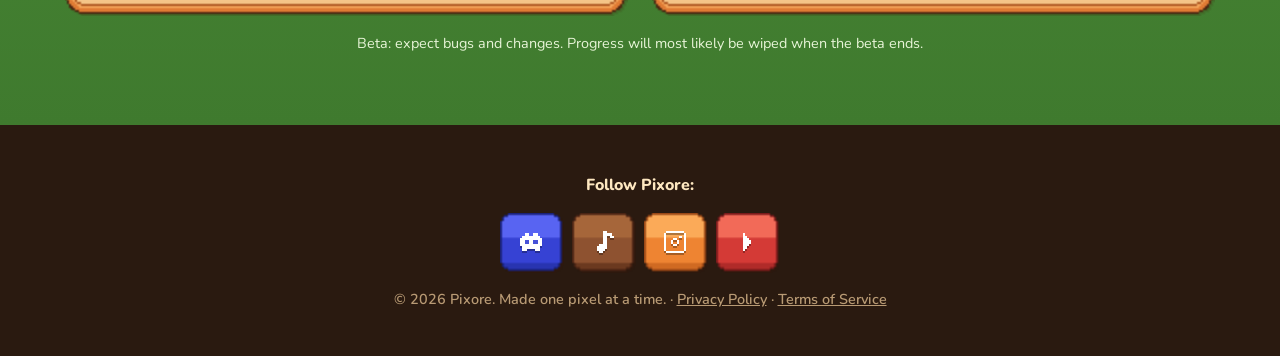
==== commit 6b1ba5b6: "Site from Pixore 0a77fab" ====
--- a/index.html
+++ b/index.html
@@ -159,7 +159,7 @@
       <svg viewBox="0 0 12 12" shape-rendering="crispEdges"><rect x="4" y="2" width="1" height="8"/><rect x="5" y="3" width="1" height="6"/><rect x="6" y="4" width="1" height="4"/><rect x="7" y="5" width="1" height="2"/></svg>
     </a>
   </div>
-  <p class="small-light">&copy; 2026 Pixore. Made one pixel at a time.</p>
+  <p class="small-light">&copy; 2026 Pixore. Made one pixel at a time. · <a href="privacy.html" style="color:inherit">Privacy Policy</a> · <a href="terms.html" style="color:inherit">Terms of Service</a></p>
 </footer>
 
 <script src="site.js"></script>
--- a/style.css
+++ b/style.css
@@ -230,3 +230,40 @@
   .hero-tag { font-size: 1.2rem; }
   .platform { width: 6.2rem; }
 }
+
+/* ── phones (Leevi 2026-11-26: "make it support mobile") ─────────────────────────────────────────────────────── */
+@media (max-width: 560px) {
+  /* nav: small kit buttons that always fit; the small logo only on the plank bar */
+  .nav { padding: 6px 8px; }
+  .nav-links { gap: 4px; }
+  .btn-nav { font-size: 0.8rem; border-width: 9px 10px 10px 9px; padding: 0 4px; line-height: 18px; }
+  .nav-logo img { width: 108px; height: 26px; }
+  /* hero: the art anchored to the bottom (grass + walkers), the sky stretched up behind the logo */
+  .hero { background: #2a62cc; }   /* the sky art's own top colour: the taller phone hero continues it seamlessly */
+  .hero-inner { padding-top: 64px; }
+  .hero-logo { width: 216px; max-width: 80vw; }
+  .hero-tag { font-size: 1.15rem; margin-top: 0.4em; }
+  .hero-dl-title { margin-top: 0.8em; }
+  .platform { width: 6.4rem; padding: 0.5rem 0.3rem 0.4rem; border-width: 9px 10px 10px 9px; }
+  .platform svg { width: 40px; height: 40px; }
+  /* text */
+  .row { padding: 2rem 1rem; }
+  .row h2 { font-size: 1.7rem; }
+  .row p { font-size: 1rem; }
+  .section { padding: 2.5rem 1rem; }
+  .section-title { font-size: 1.9rem; }
+  .section-lead { font-size: 1rem; }
+  .news-body { padding: 0.8rem 1rem 1rem; }
+  .news-body h3 { font-size: 1.3rem; }
+  /* the gold download panels: thinner frame at 1x */
+  .panel { padding: 0.1em 0.3em; }
+  .panel h3 { font-size: 1.3rem; }
+  .downloads .btn { width: 100%; }
+  .social { width: 58px; height: 54px; }
+}
+@media (max-width: 380px) {   /* the narrowest phones: the plank-bar logo + 3 buttons must not touch */
+  .nav-links { gap: 2px; }
+  .btn-nav { font-size: 0.72rem; padding: 0 2px; }
+  .nav { padding: 6px 4px; }
+}
+}
